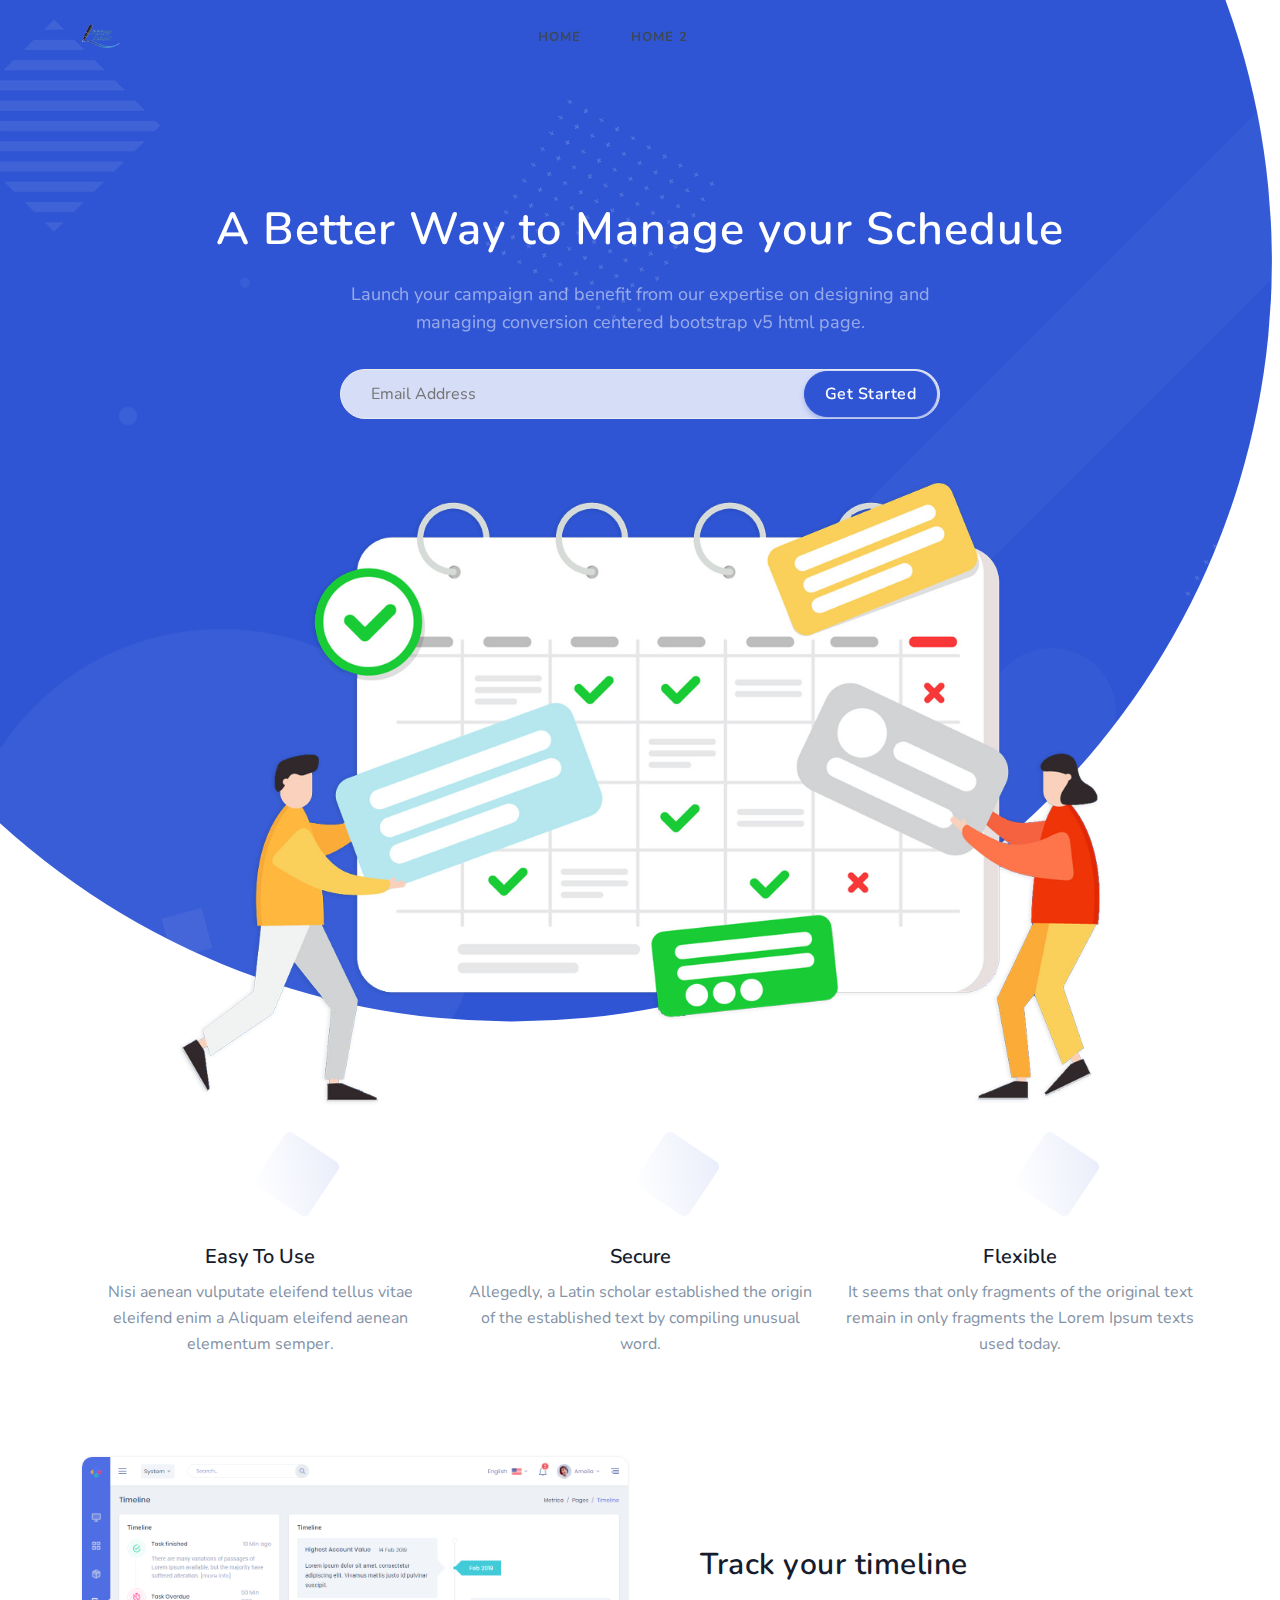
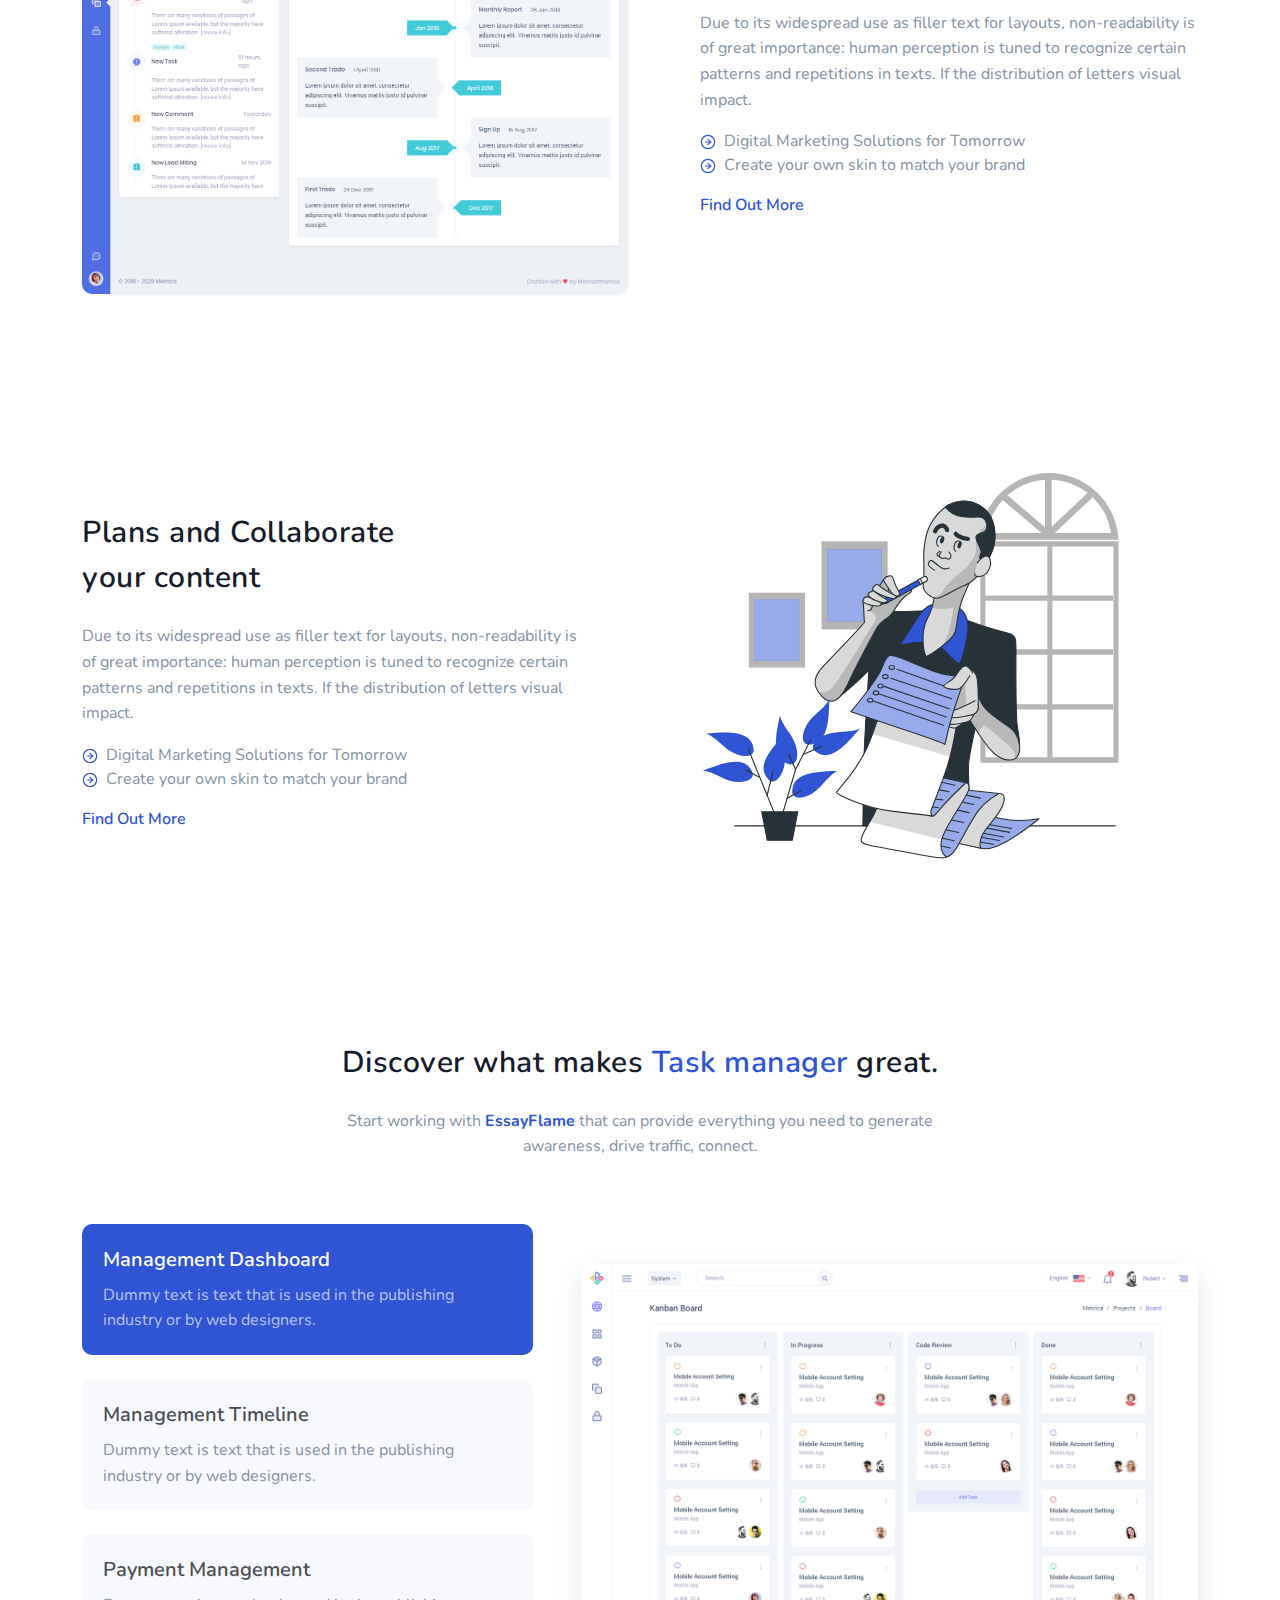
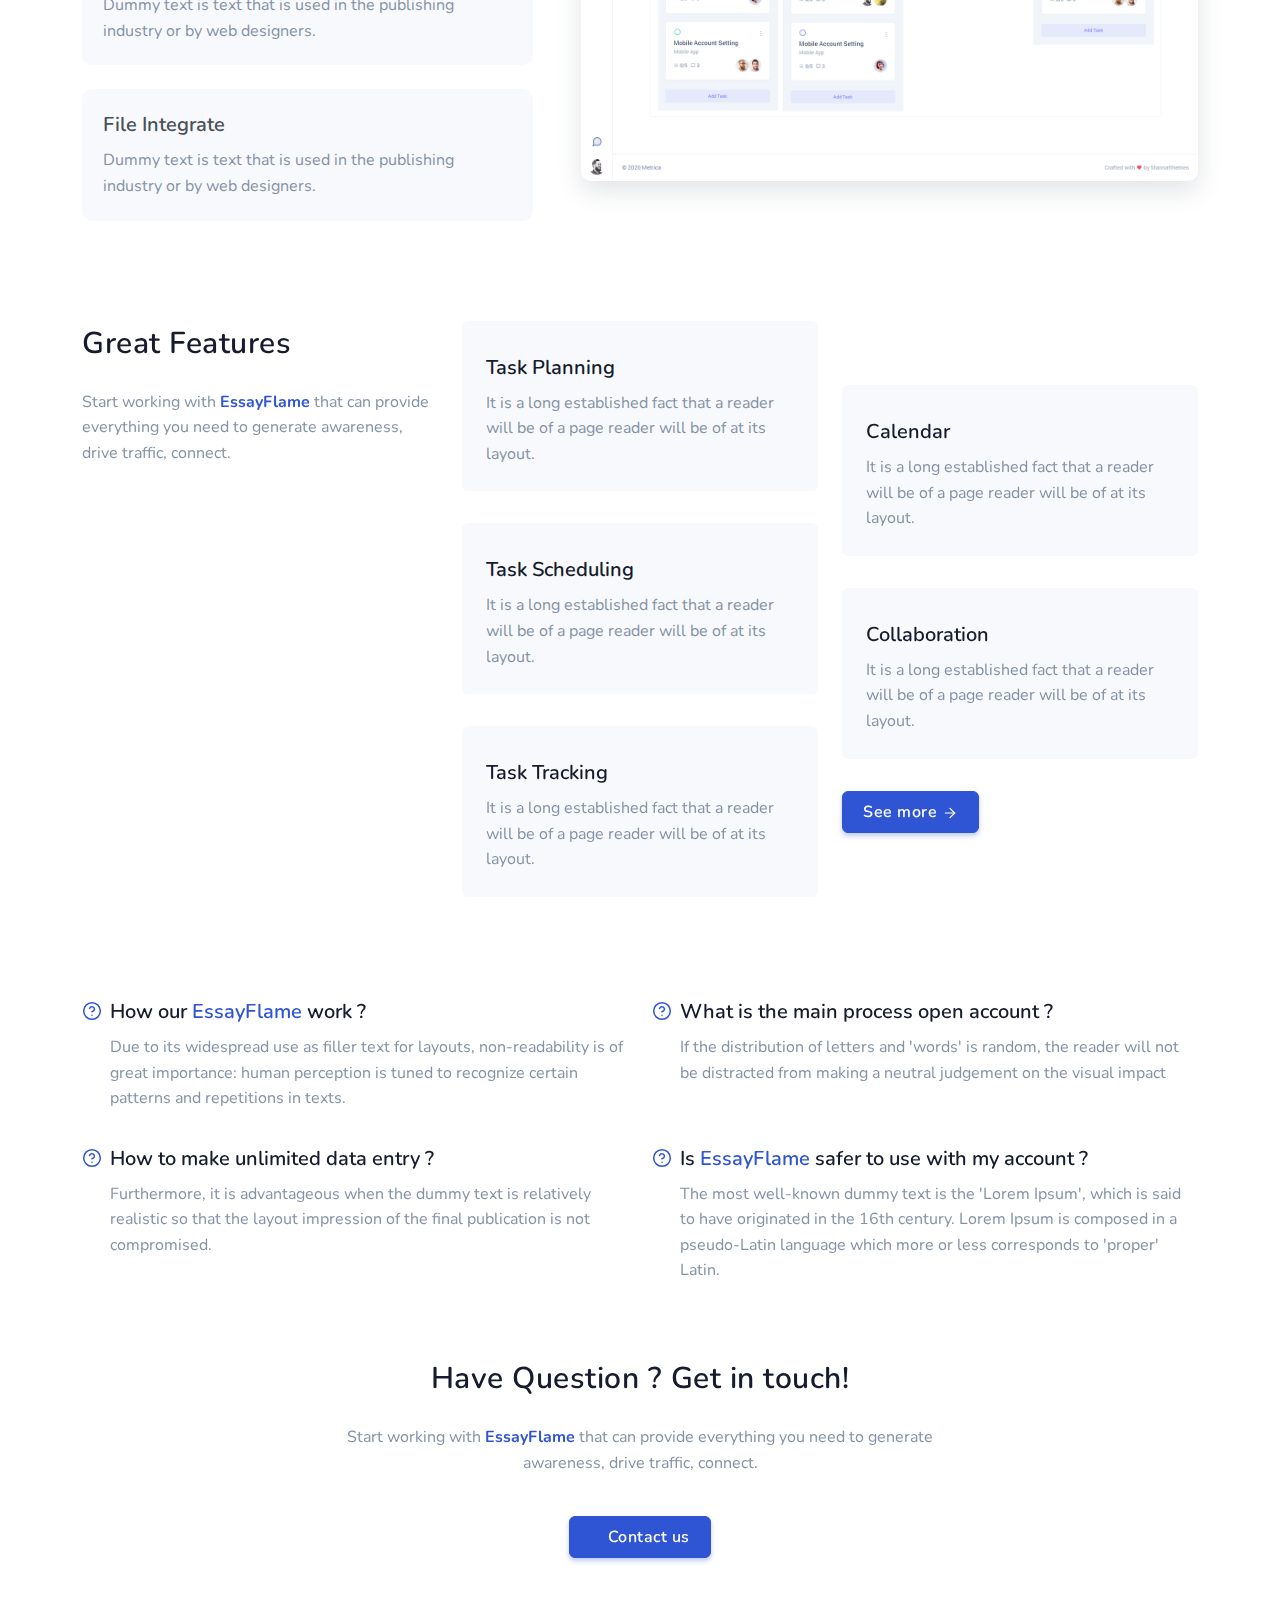
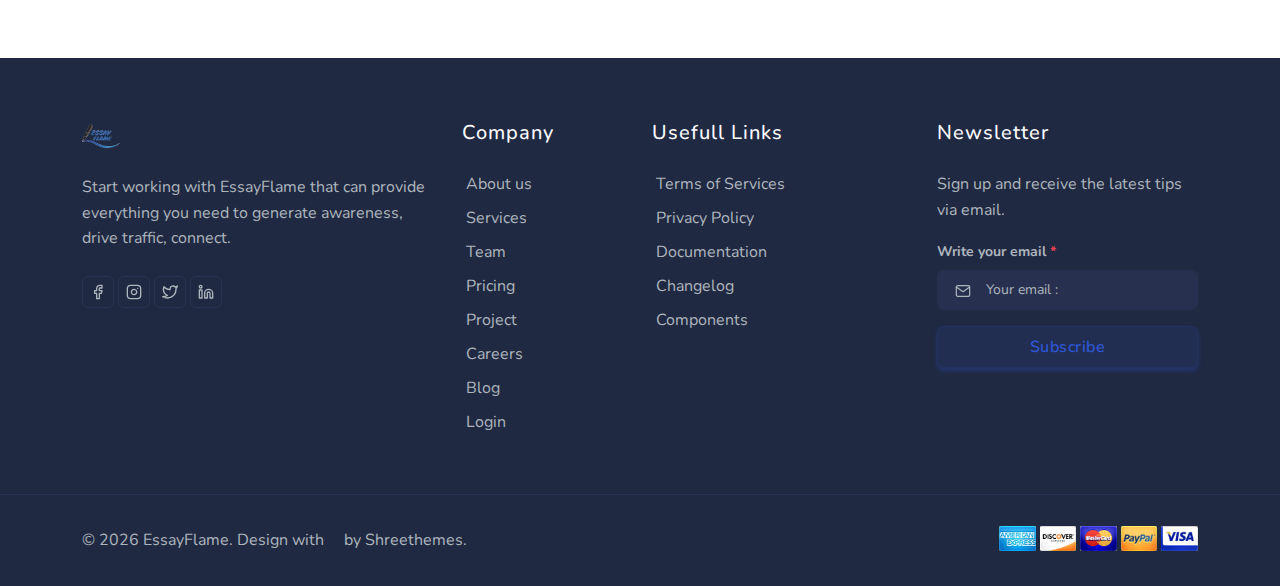
==== index3.html @ ae6a41d9 "ready for demo" ====
<!DOCTYPE html>
<html lang="en">

    <head>
        <meta charset="utf-8" />
        <title>EssayFlame - Saas & Software Landing Page Template</title>
        <meta name="viewport" content="width=device-width, initial-scale=1.0">
        <meta name="description" content="Premium Bootstrap 5 Landing Page Template" />
        <meta name="keywords" content="Saas, Software, multi-uses, HTML, Clean, Modern" />
        <meta name="author" content="Shreethemes" />
        <meta name="email" content="support@shreethemes.in" />
        <meta name="website" content="https://shreethemes.in" />
        <meta name="Version" content="v3.5.0" />
        <!-- favicon -->
        <link rel="shortcut icon" href="images/favicon.ico">
        <!-- Bootstrap -->
        <link href="css/bootstrap.min.css" rel="stylesheet" type="text/css" />
        <!-- Icons -->
        <link href="css/materialdesignicons.min.css" rel="stylesheet" type="text/css" />
        <link rel="stylesheet" href="https://unicons.iconscout.com/release/v3.0.6/css/line.css">
        <!-- Slider -->               
        <link rel="stylesheet" href="css/tiny-slider.css"/> 
        <!-- Main Css -->
        <link href="css/style.css" rel="stylesheet" type="text/css" id="theme-opt" />
        <link href="css/colors/default.css" rel="stylesheet" id="color-opt">
    </head>

    <body>
        <!-- Loader -->
        <!-- <div id="preloader">
            <div id="status">
                <div class="spinner">
                    <div class="double-bounce1"></div>
                    <div class="double-bounce2"></div>
                </div>
            </div>
        </div> -->
        <!-- Loader -->
        
           <!-- Navbar STart -->
           <header id="topnav" class="defaultscroll sticky">
            <div class="container">
                <!-- Logo container-->
                <a class="logo" href="index.html">
                    <span class="logo-light-mode">
                        <img src="images/logo-dark.png" class="l-dark" height="24" alt="">
                        <img src="images/logo-light.png" class="l-light" height="24" alt="">
                    </span>
                    <img src="images/logo-light.png" height="24" class="logo-dark-mode" alt="">
                </a>

                <!-- End Logo container-->
                <div class="menu-extras">
                    <div class="menu-item">
                        <!-- Mobile menu toggle-->
                        <a class="navbar-toggle" id="isToggle" onclick="toggleMenu()">
                            <div class="lines">
                                <span></span>
                                <span></span>
                                <span></span>
                            </div>
                        </a>
                        <!-- End mobile menu toggle-->
                    </div>
                </div>

              
        
                <div id="navigation">
                    <!-- Navigation Menu-->   
                    <ul class="navigation-menu nav-dark">
                        <li><a href="index.html" class="sub-menu-item">Home</a></li>
                        <li><a href="index2.html" class="sub-menu-item">Home 2</a></li>
                        <li><a href="index3.html" class="sub-menu-item">Home 3</a></li>
                       
                    </ul><!--end navigation menu-->
                </div><!--end navigation-->
            </div><!--end container-->
        </header><!--end header-->
        <!-- Navbar End -->

        <!-- Start Home -->
        <section class="bg-home d-flex align-items-center bg-animation-left task-management-home" style="height: auto;" id="home">
            <div class="container position-relative" style="z-index: 1;">
                <div class="row justify-content-center">
                    <div class="col-lg-12 text-center mt-0 mt-md-5 pt-0 pt-md-5">
                        <div class="title-heading margin-top-100">
                            <h1 class="heading text-white title-dark mb-3">A Better Way to Manage your Schedule</h1>
                            <p class="para-desc mx-auto text-white-50">Launch your campaign and benefit from our expertise on designing and managing conversion centered bootstrap v5 html page.</p>
                        </div>
                        <div class="text-center subcribe-form mt-4 pt-2">
                            <form>
                                <div class="mb-0">
                                    <input type="email" id="email" name="email" class="border rounded-pill" required placeholder="Email Address">
                                    <button type="submit" class="btn btn-pills btn-primary">Get Started</button>
                                </div>
                            </form>
                        </div>

                        <div class="row justify-content-center">
                            <div class="col-lg-10 text-center">
                                <div class="home-dashboard">
                                    <img src="images/task/laptop.png" alt="" class="img-fluid">
                                </div>
                            </div>
                        </div>
                    </div><!--end col-->
                </div><!--end row-->
            </div><!--end container-->
        </section><!--end section-->
        <!-- End Home -->

        <!-- Features Start -->
        <section class="section mt-0 mt-md-5">
            <div class="container">
                <div class="row">
                    <div class="col-md-4 col-12">
                        <div class="features text-center">
                            <div class="image position-relative d-inline-block">
                                <i class="uil uil-airplay h1 text-primary"></i>
                            </div>

                            <div class="content mt-4">
                                <h5>Easy To Use</h5>
                                <p class="text-muted mb-0">Nisi aenean vulputate eleifend tellus vitae eleifend enim a Aliquam eleifend aenean elementum semper.</p>
                            </div>
                        </div>
                    </div><!--end col-->
                    
                    <div class="col-md-4 col-12 mt-5 mt-sm-0">
                        <div class="features text-center">
                            <div class="image position-relative d-inline-block">
                                <i class="uil uil-envelope-shield h1 text-primary"></i>
                            </div>

                            <div class="content mt-4">
                                <h5>Secure</h5>
                                <p class="text-muted mb-0">Allegedly, a Latin scholar established the origin of the established text by compiling unusual word.</p>
                            </div>
                        </div>
                    </div><!--end col-->
                    
                    <div class="col-md-4 col-12 mt-5 mt-sm-0">
                        <div class="features text-center">
                            <div class="image position-relative d-inline-block">
                                <i class="uil uil-edit-alt h1 text-primary"></i>
                            </div>

                            <div class="content mt-4">
                                <h5>Flexible</h5>
                                <p class="text-muted mb-0">It seems that only fragments of the original text remain in only fragments the Lorem Ipsum texts used today.</p>
                            </div>
                        </div>
                    </div><!--end col-->
                </div><!--end row-->
            </div><!--end container-->

            <div class="container mt-100 mt-60">
                <div class="row align-items-center">
                    <div class="col-lg-6 col-md-6">
                        <img src="images/task/timeline.png" class="img-fluid shadow rounded-md" alt="">
                    </div><!--end col-->

                    <div class="col-lg-6 col-md-6 mt-4 mt-sm-0 pt-2 pt-sm-0">
                        <div class="section-title ms-lg-5">
                            <h1 class="text-primary"><i class="uil uil-schedule"></i></h1>
                            <h4 class="title mb-4">Track your timeline</h4>
                            <p class="text-muted">Due to its widespread use as filler text for layouts, non-readability is of great importance: human perception is tuned to recognize certain patterns and repetitions in texts. If the distribution of letters visual impact.</p>
                            <ul class="list-unstyled text-muted">
                                <li><i data-feather="arrow-right-circle" class="fea icon-sm text-primary me-2"></i>Digital Marketing Solutions for Tomorrow</li>
                                <li><i data-feather="arrow-right-circle" class="fea icon-sm text-primary me-2"></i>Create your own skin to match your brand</li>
                            </ul>
                            <a href="javascript:void(0)" class="mt-3 h6 text-primary">Find Out More <i class="uil uil-angle-right-b"></i></a>
                        </div>
                    </div><!--end col-->
                </div><!--end row-->
            </div><!--end container-->

            <div class="container mt-100 mt-60">
                <div class="row align-items-center">
                    <div class="col-lg-6 col-md-6 order-1 order-md-2">
                        <img src="images/task/task.svg" class="img-fluid" alt="">
                    </div><!--end col-->

                    <div class="col-lg-6 col-md-6 mt-4 mt-sm-0 pt-2 pt-sm-0 order-2 order-md-1">
                        <div class="section-title me-lg-5">
                            <h1 class="text-primary"><i class="uil uil-list-ui-alt"></i></h1>
                            <h4 class="title mb-4">Plans and Collaborate <br> your content</h4>
                            <p class="text-muted">Due to its widespread use as filler text for layouts, non-readability is of great importance: human perception is tuned to recognize certain patterns and repetitions in texts. If the distribution of letters visual impact.</p>
                            <ul class="list-unstyled text-muted">
                                <li><i data-feather="arrow-right-circle" class="fea icon-sm text-primary me-2"></i>Digital Marketing Solutions for Tomorrow</li>
                                <li><i data-feather="arrow-right-circle" class="fea icon-sm text-primary me-2"></i>Create your own skin to match your brand</li>
                            </ul>
                            <a href="javascript:void(0)" class="mt-3 h6 text-primary">Find Out More <i class="uil uil-angle-right-b"></i></a>
                        </div>
                    </div><!--end col-->
                </div><!--end row-->
            </div><!--end container-->

            <div class="container mt-100 mt-60">
                <div class="row justify-content-center">
                    <div class="col-12">
                        <div class="section-title text-center mb-4 pb-2">
                            <h4 class="title mb-4">Discover what makes <span class="text-primary">Task manager</span> great.</h4>
                            <p class="text-muted para-desc mb-0 mx-auto">Start working with <span class="text-primary fw-bold">EssayFlame</span> that can provide everything you need to generate awareness, drive traffic, connect.</p>
                        </div>
                    </div><!--end col-->
                </div><!--end row-->

                <div class="row align-items-center">
                    <div class="col-md-5 mt-4 pt-2">
                        <ul class="nav nav-pills bg-white nav-justified flex-column mb-0" id="pills-tab" role="tablist">
                            <li class="nav-item bg-light rounded-md">
                                <a class="nav-link rounded-md active" id="dashboard" data-bs-toggle="pill" href="#dash-board" role="tab" aria-controls="dash-board" aria-selected="false">
                                    <div class="p-3 text-start">
                                        <h5 class="title">Management Dashboard</h5>
                                        <p class="text-muted tab-para mb-0">Dummy text is text that is used in the publishing industry or by web designers.</p>
                                    </div>
                                </a><!--end nav link-->
                            </li><!--end nav item-->
                            
                            <li class="nav-item bg-light rounded-md mt-4">
                                <a class="nav-link rounded-md" id="timeline" data-bs-toggle="pill" href="#time-line" role="tab" aria-controls="time-line" aria-selected="false">
                                    <div class="p-3 text-start">
                                        <h5 class="title">Management Timeline</h5>
                                        <p class="text-muted tab-para mb-0">Dummy text is text that is used in the publishing industry or by web designers.</p>
                                    </div>
                                </a><!--end nav link-->
                            </li><!--end nav item-->
                            
                            <li class="nav-item bg-light rounded-md mt-4">
                                <a class="nav-link rounded-md" id="paymentmanagement" data-bs-toggle="pill" href="#payment-management" role="tab" aria-controls="payment-management" aria-selected="false">
                                    <div class="p-3 text-start">
                                        <h5 class="title">Payment Management</h5>
                                        <p class="text-muted tab-para mb-0">Dummy text is text that is used in the publishing industry or by web designers.</p>
                                    </div>
                                </a><!--end nav link-->
                            </li><!--end nav item-->
                            
                            <li class="nav-item bg-light rounded-md mt-4">
                                <a class="nav-link rounded-md" id="fileintegrate" data-bs-toggle="pill" href="#file-integrate" role="tab" aria-controls="file-integrate" aria-selected="false">
                                    <div class="p-3 text-start">
                                        <h5 class="title">File Integrate</h5>
                                        <p class="text-muted tab-para mb-0">Dummy text is text that is used in the publishing industry or by web designers.</p>
                                    </div>
                                </a><!--end nav link-->
                            </li><!--end nav item-->
                        </ul><!--end nav pills-->
                    </div><!--end col-->

                    <div class="col-md-7 col-12 mt-4 pt-2">
                        <div class="tab-content ms-lg-4" id="pills-tabContent">
                            <div class="tab-pane fade show active" id="dash-board" role="tabpanel" aria-labelledby="dashboard">
                                <img src="images/task/apps.png" class="img-fluid mx-auto rounded-md shadow-lg d-block" alt="">
                            </div><!--end teb pane-->
                            
                            <div class="tab-pane fade" id="time-line" role="tabpanel" aria-labelledby="timeline">
                                <img src="images/task/widgets2.png" class="img-fluid mx-auto rounded-md shadow-lg d-block" alt="">
                            </div><!--end teb pane-->

                            <div class="tab-pane fade" id="payment-management" role="tabpanel" aria-labelledby="paymentmanagement">
                                <img src="images/task/task.png" class="img-fluid mx-auto rounded-md shadow-lg d-block" alt="">
                            </div><!--end teb pane-->

                            <div class="tab-pane fade" id="file-integrate" role="tabpanel" aria-labelledby="fileintegrate">
                                <img src="images/task/file.png" class="img-fluid mx-auto rounded-md shadow-lg d-block" alt="">
                            </div><!--end teb pane-->
                        </div><!--end tab content-->
                    </div><!--end col-->
                </div><!--end row-->
            </div><!--end container-->

            <div class="container mt-100 mt-60">
                <div class="row justify-content-center">
                    <div class="col-lg-4 col-12">
                        <div class="sticky-bar">
                            <div class="section-title text-lg-start text-center mb-4 mb-lg-0 pb-2 pb-lg-0">
                                <h4 class="title mb-4">Great Features</h4>
                                <p class="text-muted para-desc mb-0 mx-auto">Start working with <span class="text-primary fw-bold">EssayFlame</span> that can provide everything you need to generate awareness, drive traffic, connect.</p>
                            </div>
                        </div>
                    </div><!--end col-->

                    <div class="col-lg-8 col-12">
                        <div class="row align-items-center">
                            <div class="col-md-6">
                                <div class="row">
                                    <div class="col-12 mt-4 mt-lg-0 pt-2 pt-lg-0">
                                        <div class="card features fea-primary rounded p-4 bg-light position-relative overflow-hidden border-0">
                                            <span class="h1 icon2 text-primary">
                                                <i class="uil uil-meeting-board"></i>
                                            </span>
                                            <div class="card-body p-0 content">
                                                <h5>Task Planning</h5>
                                                <p class="para text-muted mb-0">It is a long established fact that a reader will be of a page reader will be of at its layout.</p>
                                            </div>
                                        </div>
                                    </div><!--end col-->

                                    <div class="col-12 mt-4 pt-2">
                                        <div class="card features fea-primary rounded p-4 bg-light position-relative overflow-hidden border-0">
                                            <span class="h1 icon2 text-primary">
                                                <i class="uil uil-schedule"></i>
                                            </span>
                                            <div class="card-body p-0 content">
                                                <h5>Task Scheduling</h5>
                                                <p class="para text-muted mb-0">It is a long established fact that a reader will be of a page reader will be of at its layout.</p>
                                            </div>
                                        </div>
                                    </div><!--end col-->

                                    <div class="col-12 mt-4 pt-2">
                                        <div class="card features fea-primary rounded p-4 bg-light position-relative overflow-hidden border-0">
                                            <span class="h1 icon2 text-primary">
                                                <i class="uil uil-clock"></i>
                                            </span>
                                            <div class="card-body p-0 content">
                                                <h5>Task Tracking</h5>
                                                <p class="para text-muted mb-0">It is a long established fact that a reader will be of a page reader will be of at its layout.</p>
                                            </div>
                                        </div>
                                    </div><!--end col-->
                                </div><!--end row-->
                            </div><!--end col-->

                            <div class="col-md-6">
                                <div class="row">
                                    <div class="col-12 mt-4 mt-sm-0 pt-2 pt-sm-0">
                                        <div class="card features fea-primary rounded p-4 bg-light position-relative overflow-hidden border-0">
                                            <span class="h1 icon2 text-primary">
                                                <i class="uil uil-calender"></i>
                                            </span>
                                            <div class="card-body p-0 content">
                                                <h5>Calendar</h5>
                                                <p class="para text-muted mb-0">It is a long established fact that a reader will be of a page reader will be of at its layout.</p>
                                            </div>
                                        </div>
                                    </div><!--end col-->

                                    <div class="col-12 mt-4 pt-2">
                                        <div class="card features fea-primary rounded p-4 bg-light position-relative overflow-hidden border-0">
                                            <span class="h1 icon2 text-primary">
                                                <i class="uil uil-presentation-plus"></i>
                                            </span>
                                            <div class="card-body p-0 content">
                                                <h5>Collaboration</h5>
                                                <p class="para text-muted mb-0">It is a long established fact that a reader will be of a page reader will be of at its layout.</p>
                                            </div>
                                        </div>
                                    </div><!--end col-->

                                    <div class="col-12 mt-4 pt-2 text-center text-md-start">
                                        <a href="javascript:void(0)" class="btn btn-primary">See more <i data-feather="arrow-right" class="fea icon-sm"></i></a>
                                    </div><!--end col-->
                                </div><!--end row-->
                            </div><!--end col-->
                        </div><!--end row-->
                    </div><!--end col-->
                </div><!--end row-->
            </div><!--end container-->

            <div class="container mt-100 mt-60">
                <div class="row">
                    <div class="col-md-6 col-12">
                        <div class="d-flex">
                            <i data-feather="help-circle" class="fea icon-ex-md text-primary me-2 mt-1"></i>
                            <div class="flex-1">
                                <h5 class="mt-0">How our <span class="text-primary">EssayFlame</span> work ?</h5>
                                <p class="answer text-muted mb-0">Due to its widespread use as filler text for layouts, non-readability is of great importance: human perception is tuned to recognize certain patterns and repetitions in texts.</p>
                            </div>
                        </div>
                    </div><!--end col-->
                    
                    <div class="col-md-6 col-12 mt-4 mt-sm-0 pt-2 pt-sm-0">
                        <div class="d-flex">
                            <i data-feather="help-circle" class="fea icon-ex-md text-primary me-2 mt-1"></i>
                            <div class="flex-1">
                                <h5 class="mt-0"> What is the main process open account ?</h5>
                                <p class="answer text-muted mb-0">If the distribution of letters and 'words' is random, the reader will not be distracted from making a neutral judgement on the visual impact</p>
                            </div>
                        </div>
                    </div><!--end col-->
                    
                    <div class="col-md-6 col-12 mt-4 pt-2">
                        <div class="d-flex">
                            <i data-feather="help-circle" class="fea icon-ex-md text-primary me-2 mt-1"></i>
                            <div class="flex-1">
                                <h5 class="mt-0"> How to make unlimited data entry ?</h5>
                                <p class="answer text-muted mb-0">Furthermore, it is advantageous when the dummy text is relatively realistic so that the layout impression of the final publication is not compromised.</p>
                            </div>
                        </div>
                    </div><!--end col-->
                    
                    <div class="col-md-6 col-12 mt-4 pt-2">
                        <div class="d-flex">
                            <i data-feather="help-circle" class="fea icon-ex-md text-primary me-2 mt-1"></i>
                            <div class="flex-1">
                                <h5 class="mt-0"> Is <span class="text-primary">EssayFlame</span> safer to use with my account ?</h5>
                                <p class="answer text-muted mb-0">The most well-known dummy text is the 'Lorem Ipsum', which is said to have originated in the 16th century. Lorem Ipsum is composed in a pseudo-Latin language which more or less corresponds to 'proper' Latin.</p>
                            </div>
                        </div>
                    </div><!--end col-->
                </div><!--end row-->

                <div class="row mt-5 pt-4 justify-content-center">
                    <div class="col-12 text-center">
                        <div class="section-title">
                            <h4 class="title mb-4">Have Question ? Get in touch!</h4>
                            <p class="text-muted para-desc mx-auto">Start working with <span class="text-primary fw-bold">EssayFlame</span> that can provide everything you need to generate awareness, drive traffic, connect.</p>
                            <a href="page-contact-two.html" class="btn btn-primary mt-4"><i class="mdi mdi-phone"></i> Contact us</a>
                        </div>
                    </div><!--end col-->
                </div><!--end row-->
            </div><!--end container-->
        </section><!--end section-->
        <!-- Features End -->

        <!-- Footer Start -->
        <footer class="footer">    
            <div class="container">
                <div class="row">
                    <div class="col-12">
                        <div class="footer-py-60">
                            <div class="row">
                                <div class="col-lg-4 col-12 mb-0 mb-md-4 pb-0 pb-md-2">
                                    <a href="#" class="logo-footer">
                                        <img src="images/logo-light.png" height="24" alt="">
                                    </a>
                                    <p class="mt-4">Start working with EssayFlame that can provide everything you need to generate awareness, drive traffic, connect.</p>
                                    <ul class="list-unstyled social-icon foot-social-icon mb-0 mt-4">
                                        <li class="list-inline-item"><a href="javascript:void(0)" class="rounded"><i data-feather="facebook" class="fea icon-sm fea-social"></i></a></li>
                                        <li class="list-inline-item"><a href="javascript:void(0)" class="rounded"><i data-feather="instagram" class="fea icon-sm fea-social"></i></a></li>
                                        <li class="list-inline-item"><a href="javascript:void(0)" class="rounded"><i data-feather="twitter" class="fea icon-sm fea-social"></i></a></li>
                                        <li class="list-inline-item"><a href="javascript:void(0)" class="rounded"><i data-feather="linkedin" class="fea icon-sm fea-social"></i></a></li>
                                    </ul><!--end icon-->
                                </div><!--end col-->
                                
                                <div class="col-lg-2 col-md-4 col-12 mt-4 mt-sm-0 pt-2 pt-sm-0">
                                    <h5 class="footer-head">Company</h5>
                                    <ul class="list-unstyled footer-list mt-4">
                                        <li><a href="javascript:void(0)" class="text-foot"><i class="uil uil-angle-right-b me-1"></i> About us</a></li>
                                        <li><a href="javascript:void(0)" class="text-foot"><i class="uil uil-angle-right-b me-1"></i> Services</a></li>
                                        <li><a href="javascript:void(0)" class="text-foot"><i class="uil uil-angle-right-b me-1"></i> Team</a></li>
                                        <li><a href="javascript:void(0)" class="text-foot"><i class="uil uil-angle-right-b me-1"></i> Pricing</a></li>
                                        <li><a href="javascript:void(0)" class="text-foot"><i class="uil uil-angle-right-b me-1"></i> Project</a></li>
                                        <li><a href="javascript:void(0)" class="text-foot"><i class="uil uil-angle-right-b me-1"></i> Careers</a></li>
                                        <li><a href="javascript:void(0)" class="text-foot"><i class="uil uil-angle-right-b me-1"></i> Blog</a></li>
                                        <li><a href="javascript:void(0)" class="text-foot"><i class="uil uil-angle-right-b me-1"></i> Login</a></li>
                                    </ul>
                                </div><!--end col-->
                                
                                <div class="col-lg-3 col-md-4 col-12 mt-4 mt-sm-0 pt-2 pt-sm-0">
                                    <h5 class="footer-head">Usefull Links</h5>
                                    <ul class="list-unstyled footer-list mt-4">
                                        <li><a href="javascript:void(0)" class="text-foot"><i class="uil uil-angle-right-b me-1"></i> Terms of Services</a></li>
                                        <li><a href="javascript:void(0)" class="text-foot"><i class="uil uil-angle-right-b me-1"></i> Privacy Policy</a></li>
                                        <li><a href="javascript:void(0)" class="text-foot"><i class="uil uil-angle-right-b me-1"></i> Documentation</a></li>
                                        <li><a href="javascript:void(0)" class="text-foot"><i class="uil uil-angle-right-b me-1"></i> Changelog</a></li>
                                        <li><a href="javascript:void(0)" class="text-foot"><i class="uil uil-angle-right-b me-1"></i> Components</a></li>
                                    </ul>
                                </div><!--end col-->
            
                                <div class="col-lg-3 col-md-4 col-12 mt-4 mt-sm-0 pt-2 pt-sm-0">
                                    <h5 class="footer-head">Newsletter</h5>
                                    <p class="mt-4">Sign up and receive the latest tips via email.</p>
                                    <form>
                                        <div class="row">
                                            <div class="col-lg-12">
                                                <div class="foot-subscribe mb-3">
                                                    <label class="form-label">Write your email <span class="text-danger">*</span></label>
                                                    <div class="form-icon position-relative">
                                                        <i data-feather="mail" class="fea icon-sm icons"></i>
                                                        <input type="email" name="email" id="emailsubscribe" class="form-control ps-5 rounded" placeholder="Your email : " required>
                                                    </div>
                                                </div>
                                            </div>
                                            <div class="col-lg-12">
                                                <div class="d-grid">
                                                    <input type="submit" id="submitsubscribe" name="send" class="btn btn-soft-primary" value="Subscribe">
                                                </div>
                                            </div>
                                        </div>
                                    </form>
                                </div><!--end col-->
                            </div><!--end row-->
                        </div>
                    </div><!--end col-->
                </div><!--end row-->
            </div><!--end container-->

            <div class="footer-py-30 footer-bar">
                <div class="container text-center">
                    <div class="row align-items-center">
                        <div class="col-sm-6">
                            <div class="text-sm-start">
                                <p class="mb-0">© <script>document.write(new Date().getFullYear())</script> EssayFlame. Design with <i class="mdi mdi-heart text-danger"></i> by <a href="https://shreethemes.in/" target="_blank" class="text-reset">Shreethemes</a>.</p>
                            </div>
                        </div><!--end col-->
    
                        <div class="col-sm-6 mt-4 mt-sm-0 pt-2 pt-sm-0">
                            <ul class="list-unstyled text-sm-end mb-0">
                                <li class="list-inline-item"><a href="javascript:void(0)"><img src="images/payments/american-ex.png" class="avatar avatar-ex-sm" title="American Express" alt=""></a></li>
                                <li class="list-inline-item"><a href="javascript:void(0)"><img src="images/payments/discover.png" class="avatar avatar-ex-sm" title="Discover" alt=""></a></li>
                                <li class="list-inline-item"><a href="javascript:void(0)"><img src="images/payments/master-card.png" class="avatar avatar-ex-sm" title="Master Card" alt=""></a></li>
                                <li class="list-inline-item"><a href="javascript:void(0)"><img src="images/payments/paypal.png" class="avatar avatar-ex-sm" title="Paypal" alt=""></a></li>
                                <li class="list-inline-item"><a href="javascript:void(0)"><img src="images/payments/visa.png" class="avatar avatar-ex-sm" title="Visa" alt=""></a></li>
                            </ul>
                        </div><!--end col-->
                    </div><!--end row-->
                </div><!--end container-->
            </div>
        </footer><!--end footer-->
        <!-- Footer End -->

        <!-- Offcanvas Start -->
        <div class="offcanvas offcanvas-end bg-white shadow" tabindex="-1" id="offcanvasRight" aria-labelledby="offcanvasRightLabel">
            <div class="offcanvas-header p-4 border-bottom">
                <h5 id="offcanvasRightLabel" class="mb-0">
                    <img src="images/logo-dark.png" height="24" class="light-version" alt="">
                    <img src="images/logo-light.png" height="24" class="dark-version" alt="">
                </h5>
                <button type="button" class="btn-close d-flex align-items-center text-dark" data-bs-dismiss="offcanvas" aria-label="Close"><i class="uil uil-times fs-4"></i></button>
            </div>
            <div class="offcanvas-body p-4">
                <div class="row">
                    <div class="col-12">
                        <img src="images/contact.svg" class="img-fluid d-block mx-auto" style="max-width: 256px;" alt="">
                        <div class="card border-0 mt-5" style="z-index: 1">
                            <div class="card-body p-0">
                                <form method="post" name="myForm" onsubmit="return validateForm()">
                                    <p id="error-msg" class="mb-0"></p>
                                    <div id="simple-msg"></div>
                                    <div class="row">
                                        <div class="col-md-6">
                                            <div class="mb-3">
                                                <label class="form-label">Your Name <span class="text-danger">*</span></label>
                                                <div class="form-icon position-relative">
                                                    <i data-feather="user" class="fea icon-sm icons"></i>
                                                    <input name="name" id="name" type="text" class="form-control ps-5" placeholder="Name :">
                                                </div>
                                            </div>
                                        </div>
    
                                        <div class="col-md-6">
                                            <div class="mb-3">
                                                <label class="form-label">Your Email <span class="text-danger">*</span></label>
                                                <div class="form-icon position-relative">
                                                    <i data-feather="mail" class="fea icon-sm icons"></i>
                                                    <input name="email" id="email" type="email" class="form-control ps-5" placeholder="Email :">
                                                </div>
                                            </div> 
                                        </div><!--end col-->
    
                                        <div class="col-12">
                                            <div class="mb-3">
                                                <label class="form-label">Subject</label>
                                                <div class="form-icon position-relative">
                                                    <i data-feather="book" class="fea icon-sm icons"></i>
                                                    <input name="subject" id="subject" class="form-control ps-5" placeholder="subject :">
                                                </div>
                                            </div>
                                        </div><!--end col-->
    
                                        <div class="col-12">
                                            <div class="mb-3">
                                                <label class="form-label">Comments <span class="text-danger">*</span></label>
                                                <div class="form-icon position-relative">
                                                    <i data-feather="message-circle" class="fea icon-sm icons clearfix"></i>
                                                    <textarea name="comments" id="comments" rows="4" class="form-control ps-5" placeholder="Message :"></textarea>
                                                </div>
                                            </div>
                                        </div>
                                    </div>
                                    <div class="row">
                                        <div class="col-12">
                                            <div class="d-grid">
                                                <button type="submit" id="submit" name="send" class="btn btn-primary">Send Message</button>
                                            </div>
                                        </div><!--end col-->
                                    </div><!--end row-->
                                </form>
                            </div>
                        </div>
                    </div><!--end col-->
                </div><!--end row-->
            </div>

            <div class="offcanvas-footer p-4 border-top text-center">
                <ul class="list-unstyled social-icon social mb-0">
                    <li class="list-inline-item mb-0"><a href="https://1.envato.market/4n73n" target="_blank" class="rounded"><i class="uil uil-shopping-cart align-middle" title="Buy Now"></i></a></li>
                    <li class="list-inline-item mb-0"><a href="https://dribbble.com/shreethemes" target="_blank" class="rounded"><i class="uil uil-dribbble align-middle" title="dribbble"></i></a></li>
                    <li class="list-inline-item mb-0"><a href="https://www.facebook.com/shreethemes" target="_blank" class="rounded"><i class="uil uil-facebook-f align-middle" title="facebook"></i></a></li>
                    <li class="list-inline-item mb-0"><a href="https://www.instagram.com/shreethemes/" target="_blank" class="rounded"><i class="uil uil-instagram align-middle" title="instagram"></i></a></li>
                    <li class="list-inline-item mb-0"><a href="https://twitter.com/shreethemes" target="_blank" class="rounded"><i class="uil uil-twitter align-middle" title="twitter"></i></a></li>
                    <li class="list-inline-item mb-0"><a href="mailto:support@shreethemes.in" class="rounded"><i class="uil uil-envelope align-middle" title="email"></i></a></li>
                    <li class="list-inline-item mb-0"><a href="https://shreethemes.in" target="_blank" class="rounded"><i class="uil uil-globe align-middle" title="website"></i></a></li>
                </ul><!--end icon-->
            </div>
        </div>
        <!-- Offcanvas End -->

        <!-- Back to top -->
        <a href="#" onclick="topFunction()" id="back-to-top" class="back-to-top fs-5"><i data-feather="arrow-up" class="fea icon-sm icons align-middle"></i></a>
        <!-- Back to top -->

        <!-- javascript -->
        <script src="js/bootstrap.bundle.min.js"></script>
        <!-- SLIDER -->
        <script src="js/tiny-slider.js "></script>
        <!-- Icons -->
        <script src="js/feather.min.js"></script>
        <!-- Main Js -->
        <script src="js/plugins.init.js"></script><!--Note: All init js like tiny slider, counter, countdown, maintenance, lightbox, gallery, swiper slider, aos animation etc.-->
        <script src="js/app.js"></script><!--Note: All important javascript like page loader, menu, sticky menu, menu-toggler, one page menu etc. -->
    </body>
</html>
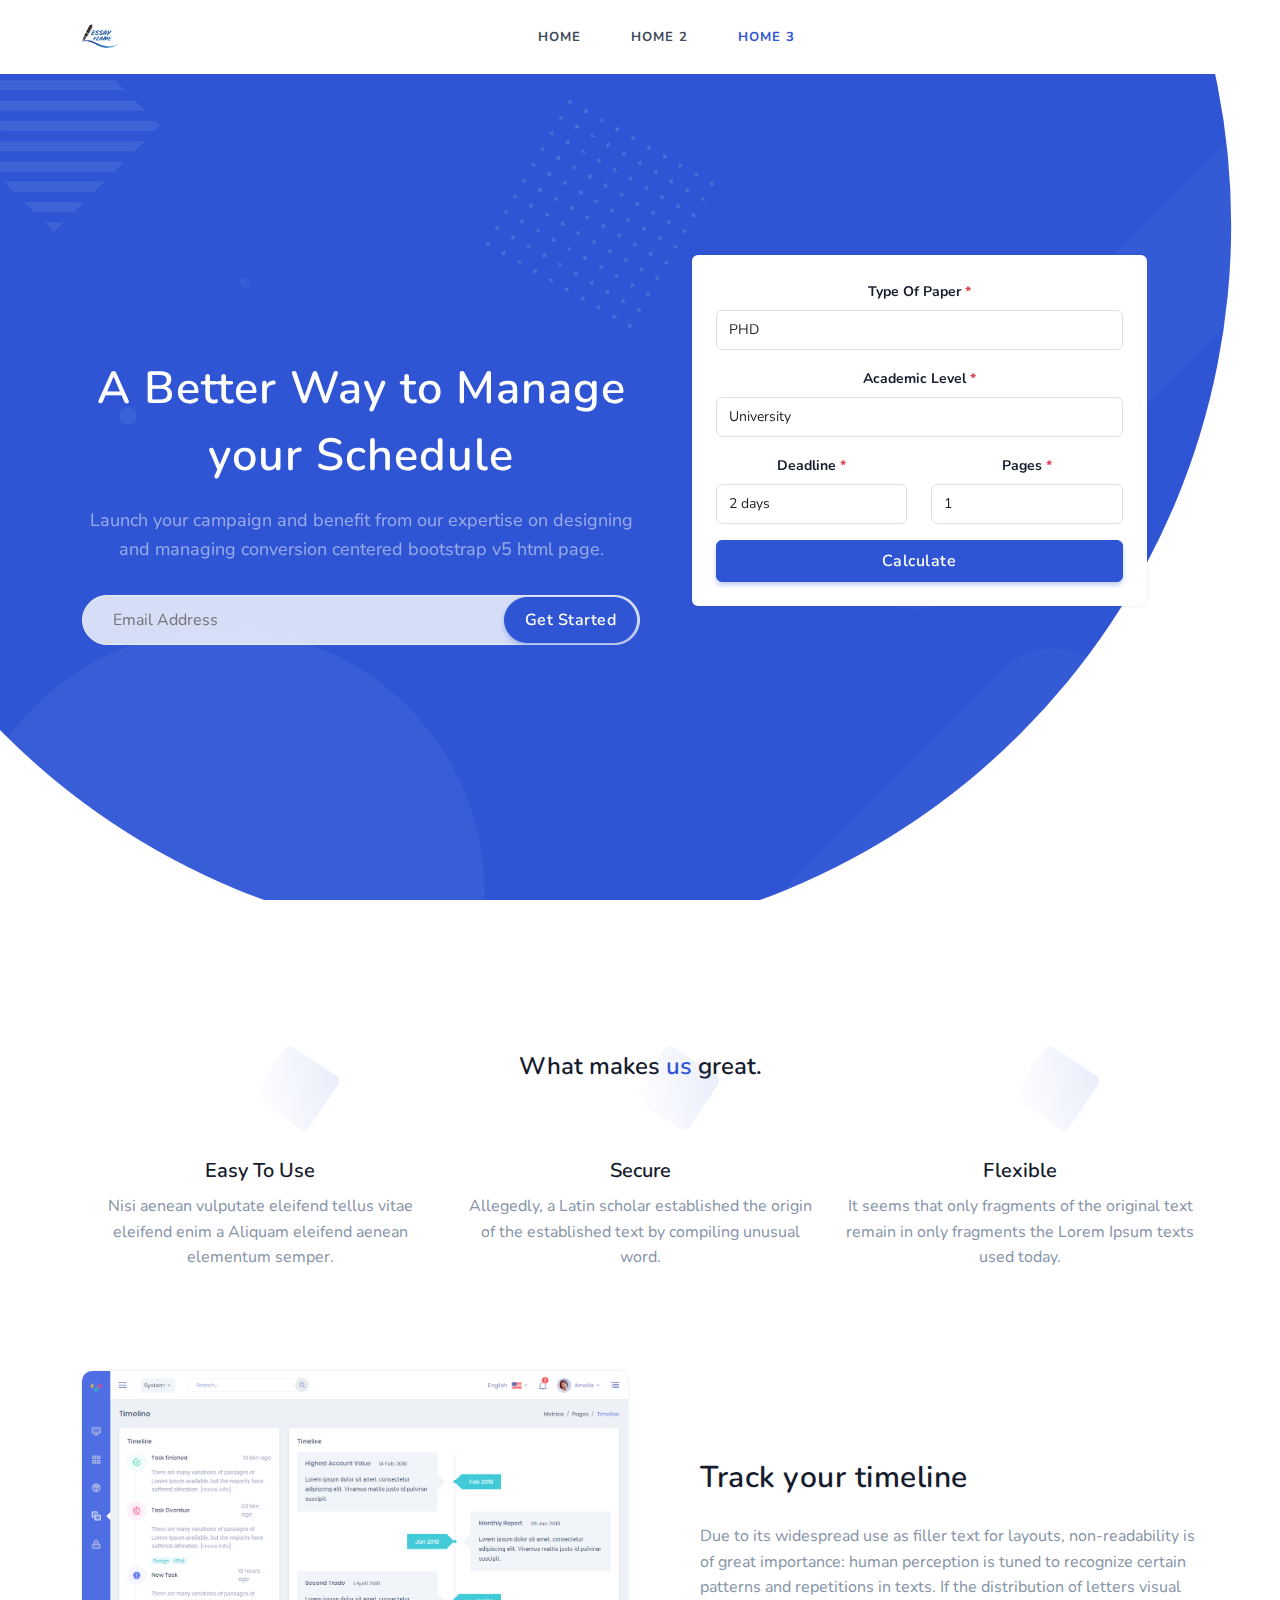
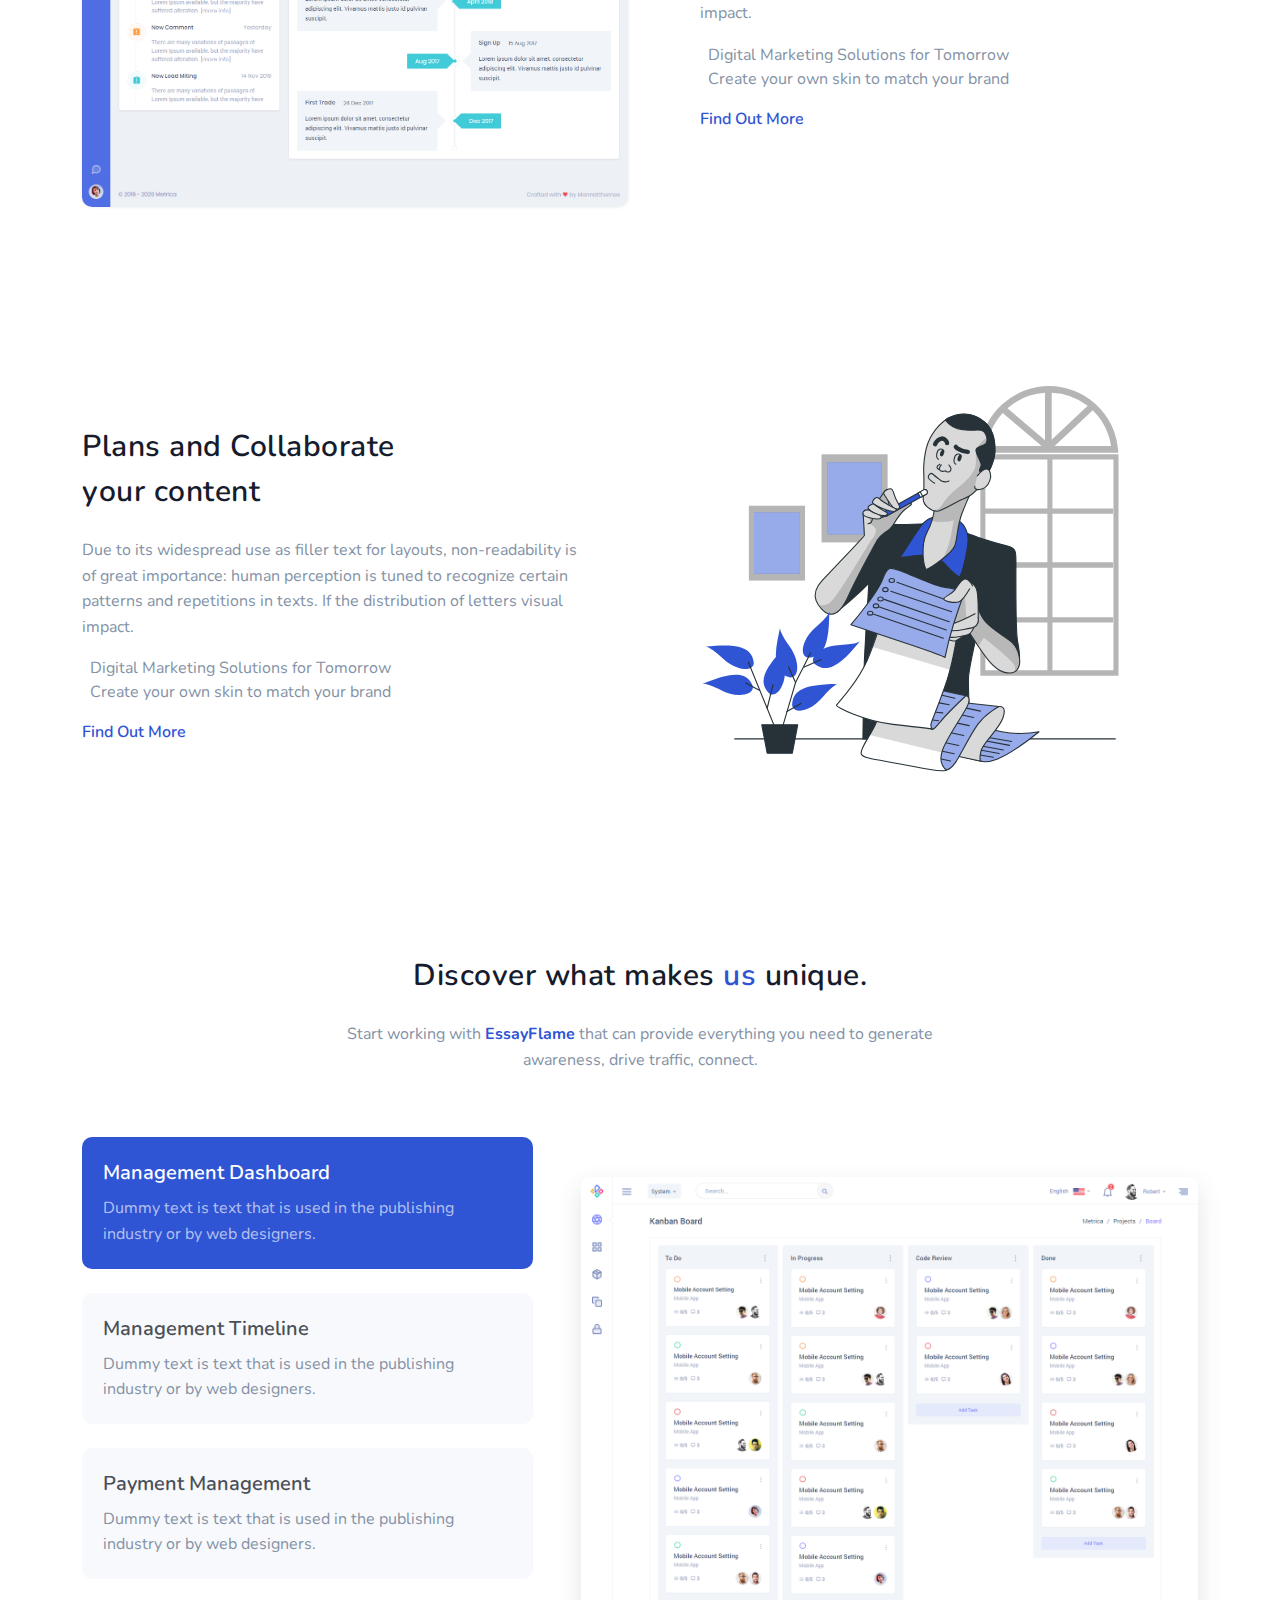
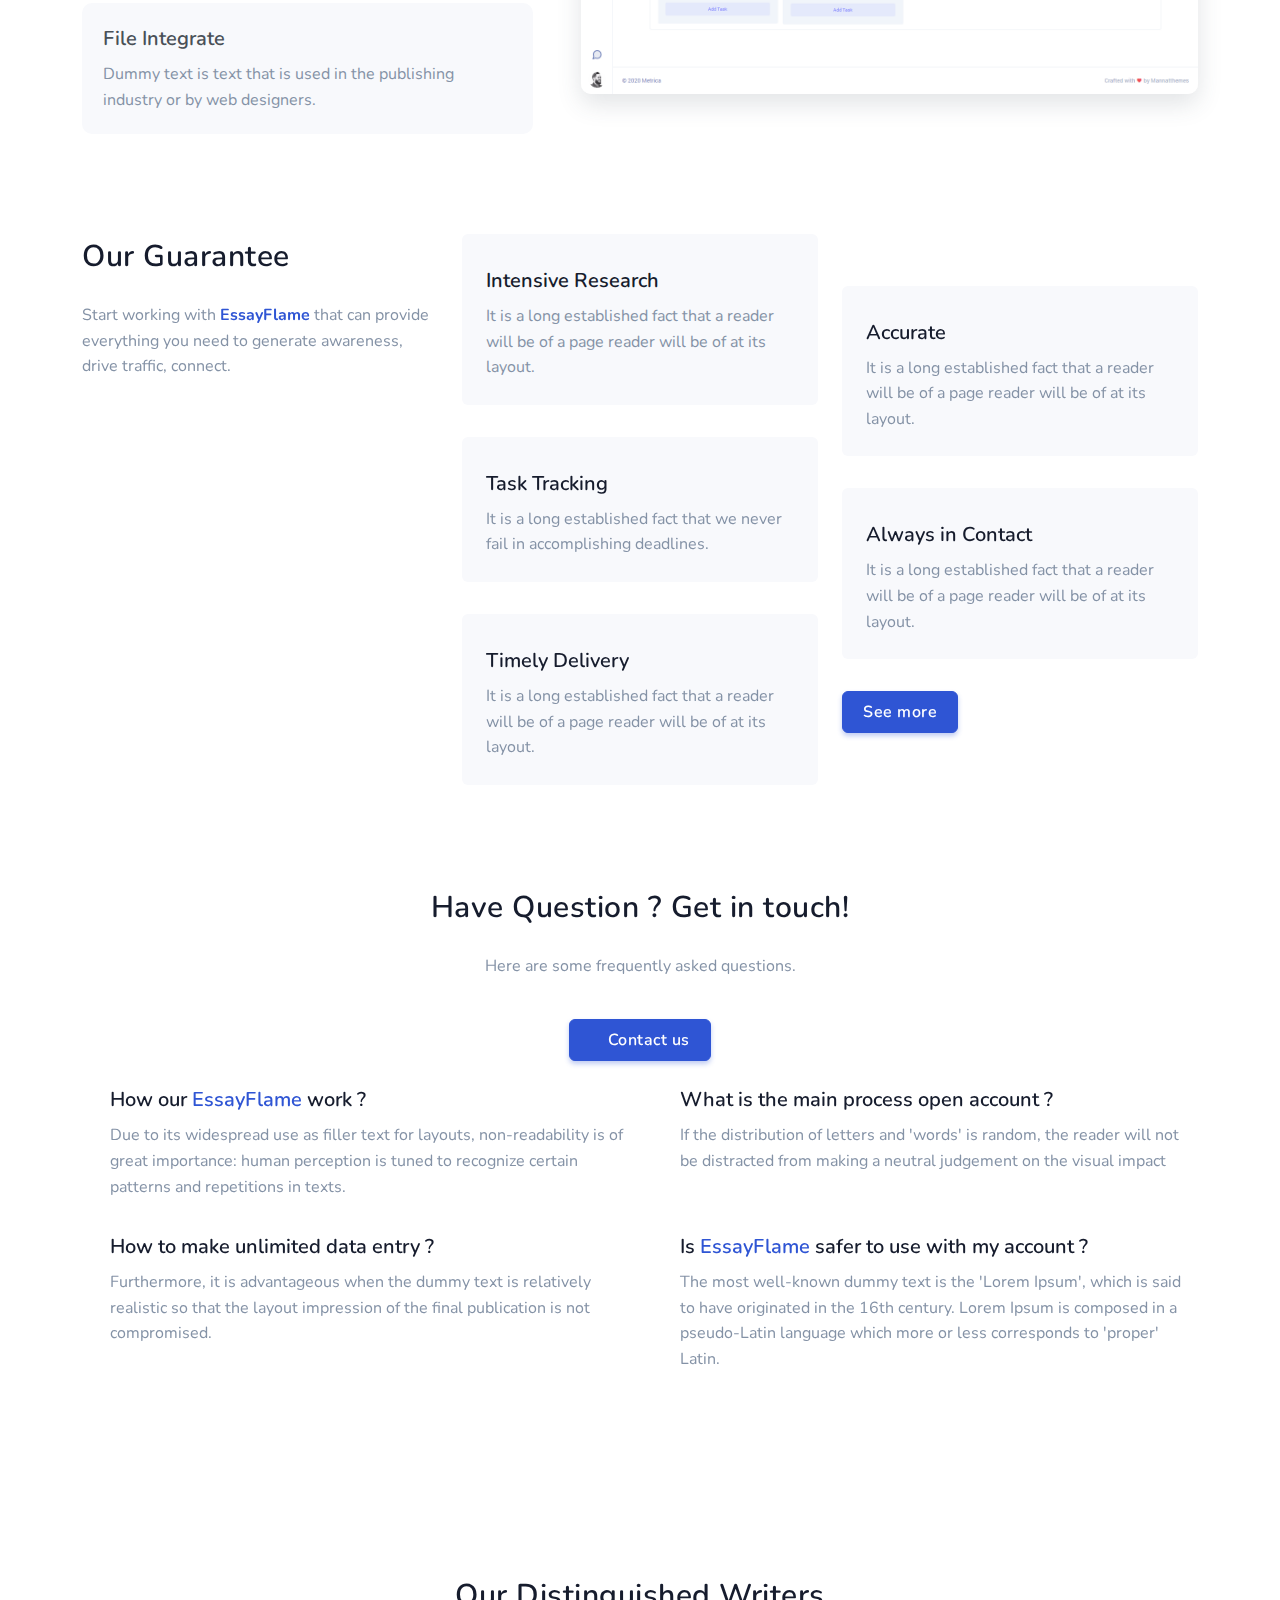
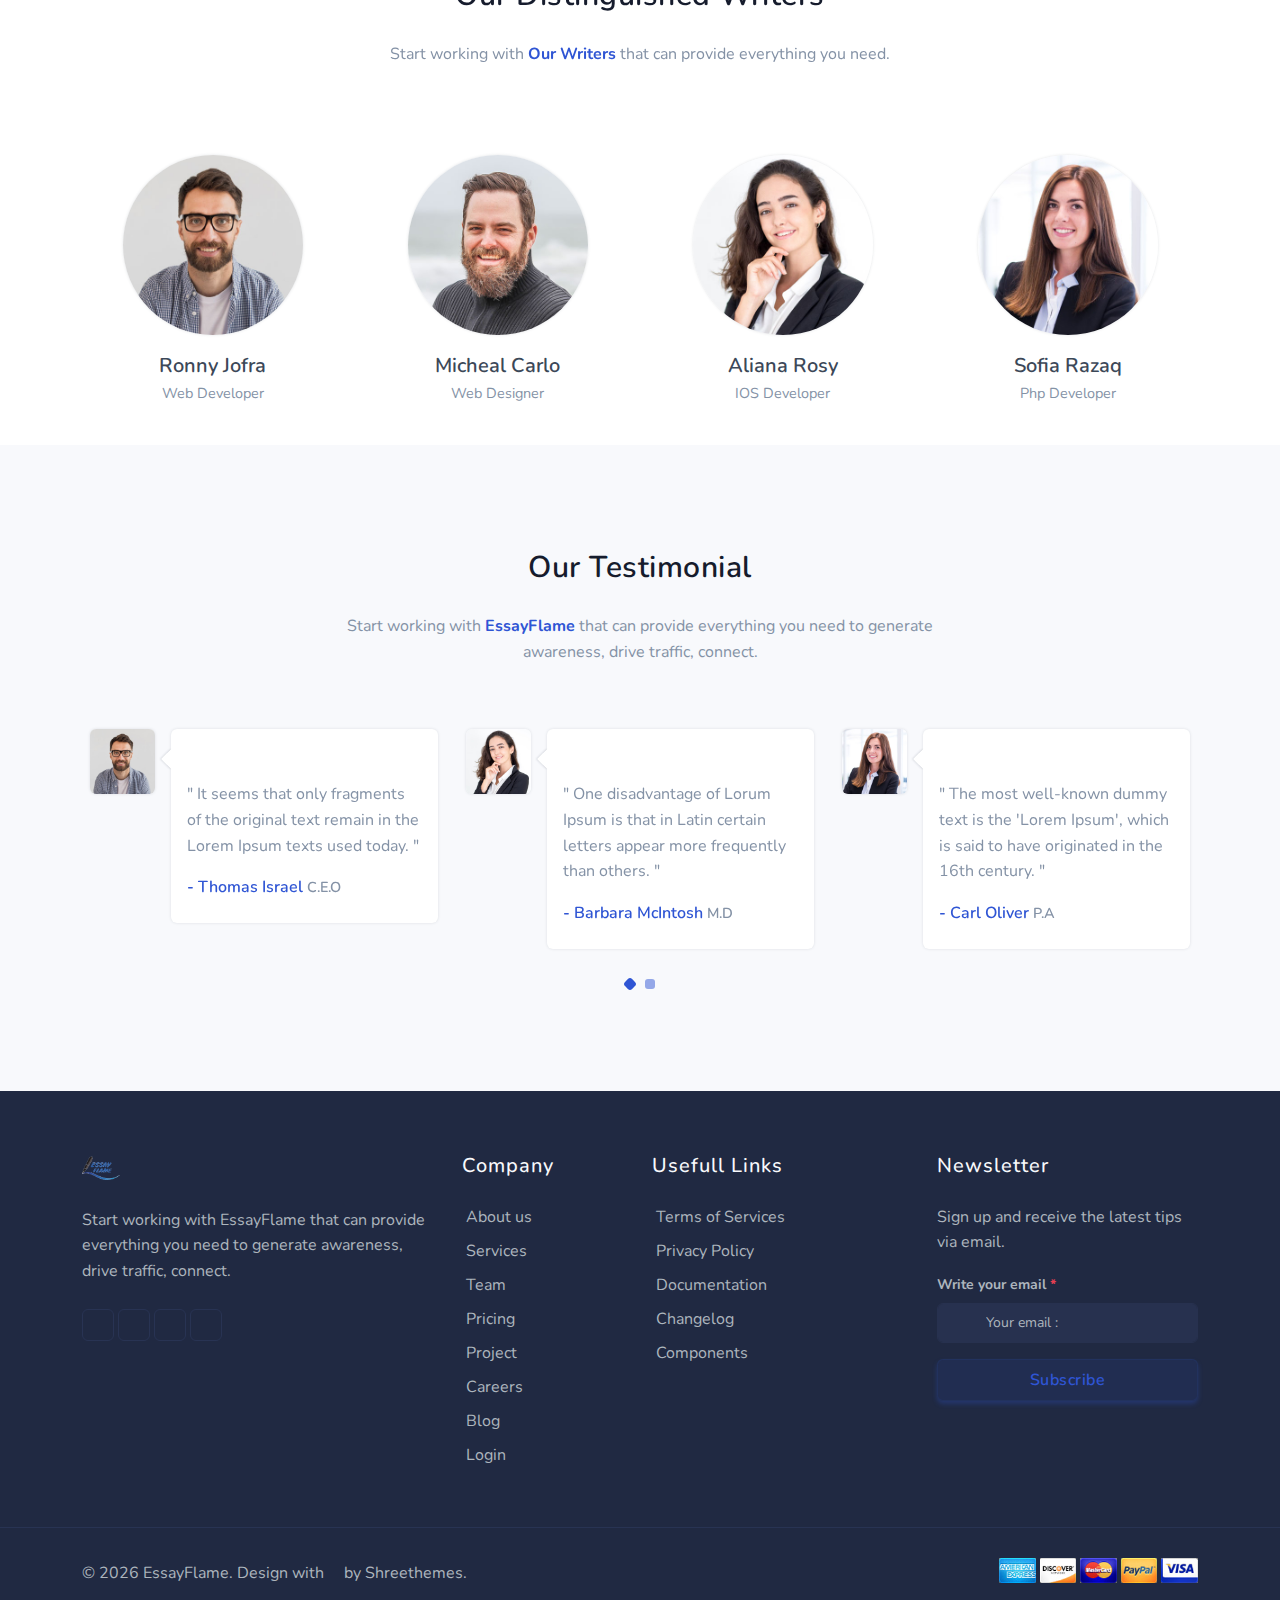
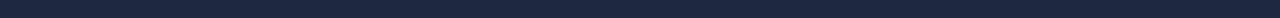
==== commit 4a0e58d1: "a few fixes on page 3" ====
--- a/index3.html
+++ b/index3.html
@@ -1,34 +1,33 @@
-
 <!DOCTYPE html>
 <html lang="en">
 
-    <head>
-        <meta charset="utf-8" />
-        <title>EssayFlame - Saas & Software Landing Page Template</title>
-        <meta name="viewport" content="width=device-width, initial-scale=1.0">
-        <meta name="description" content="Premium Bootstrap 5 Landing Page Template" />
-        <meta name="keywords" content="Saas, Software, multi-uses, HTML, Clean, Modern" />
-        <meta name="author" content="Shreethemes" />
-        <meta name="email" content="support@shreethemes.in" />
-        <meta name="website" content="https://shreethemes.in" />
-        <meta name="Version" content="v3.5.0" />
-        <!-- favicon -->
-        <link rel="shortcut icon" href="images/favicon.ico">
-        <!-- Bootstrap -->
-        <link href="css/bootstrap.min.css" rel="stylesheet" type="text/css" />
-        <!-- Icons -->
-        <link href="css/materialdesignicons.min.css" rel="stylesheet" type="text/css" />
-        <link rel="stylesheet" href="https://unicons.iconscout.com/release/v3.0.6/css/line.css">
-        <!-- Slider -->               
-        <link rel="stylesheet" href="css/tiny-slider.css"/> 
-        <!-- Main Css -->
-        <link href="css/style.css" rel="stylesheet" type="text/css" id="theme-opt" />
-        <link href="css/colors/default.css" rel="stylesheet" id="color-opt">
-    </head>
-
-    <body>
-        <!-- Loader -->
-        <!-- <div id="preloader">
+<head>
+    <meta charset="utf-8" />
+    <title>EssayFlame - Saas & Software Landing Page Template</title>
+    <meta name="viewport" content="width=device-width, initial-scale=1.0">
+    <meta name="description" content="Premium Bootstrap 5 Landing Page Template" />
+    <meta name="keywords" content="Saas, Software, multi-uses, HTML, Clean, Modern" />
+    <meta name="author" content="Shreethemes" />
+    <meta name="email" content="support@shreethemes.in" />
+    <meta name="website" content="https://shreethemes.in" />
+    <meta name="Version" content="v3.5.0" />
+    <!-- favicon -->
+    <link rel="shortcut icon" href="images/favicon.ico">
+    <!-- Bootstrap -->
+    <link href="css/bootstrap.min.css" rel="stylesheet" type="text/css" />
+    <!-- Icons -->
+    <link href="css/materialdesignicons.min.css" rel="stylesheet" type="text/css" />
+    <link rel="stylesheet" href="https://unicons.iconscout.com/release/v3.0.6/css/line.css">
+    <!-- Slider -->
+    <link rel="stylesheet" href="css/tiny-slider.css" />
+    <!-- Main Css -->
+    <link href="css/style.css" rel="stylesheet" type="text/css" id="theme-opt" />
+    <link href="css/colors/default.css" rel="stylesheet" id="color-opt">
+</head>
+
+<body>
+    <!-- Loader -->
+    <!-- <div id="preloader">
             <div id="status">
                 <div class="spinner">
                     <div class="double-bounce1"></div>
@@ -36,582 +35,1148 @@
                 </div>
             </div>
         </div> -->
-        <!-- Loader -->
-        
-           <!-- Navbar STart -->
-           <header id="topnav" class="defaultscroll sticky">
-            <div class="container">
-                <!-- Logo container-->
-                <a class="logo" href="index.html">
-                    <span class="logo-light-mode">
-                        <img src="images/logo-dark.png" class="l-dark" height="24" alt="">
-                        <img src="images/logo-light.png" class="l-light" height="24" alt="">
-                    </span>
-                    <img src="images/logo-light.png" height="24" class="logo-dark-mode" alt="">
-                </a>
-
-                <!-- End Logo container-->
-                <div class="menu-extras">
-                    <div class="menu-item">
-                        <!-- Mobile menu toggle-->
-                        <a class="navbar-toggle" id="isToggle" onclick="toggleMenu()">
-                            <div class="lines">
-                                <span></span>
-                                <span></span>
-                                <span></span>
-                            </div>
-                        </a>
-                        <!-- End mobile menu toggle-->
-                    </div>
-                </div>
-
-              
-        
-                <div id="navigation">
-                    <!-- Navigation Menu-->   
-                    <ul class="navigation-menu nav-dark">
-                        <li><a href="index.html" class="sub-menu-item">Home</a></li>
-                        <li><a href="index2.html" class="sub-menu-item">Home 2</a></li>
-                        <li><a href="index3.html" class="sub-menu-item">Home 3</a></li>
-                       
-                    </ul><!--end navigation menu-->
-                </div><!--end navigation-->
-            </div><!--end container-->
-        </header><!--end header-->
-        <!-- Navbar End -->
-
-        <!-- Start Home -->
-        <section class="bg-home d-flex align-items-center bg-animation-left task-management-home" style="height: auto;" id="home">
-            <div class="container position-relative" style="z-index: 1;">
-                <div class="row justify-content-center">
-                    <div class="col-lg-12 text-center mt-0 mt-md-5 pt-0 pt-md-5">
-                        <div class="title-heading margin-top-100">
-                            <h1 class="heading text-white title-dark mb-3">A Better Way to Manage your Schedule</h1>
-                            <p class="para-desc mx-auto text-white-50">Launch your campaign and benefit from our expertise on designing and managing conversion centered bootstrap v5 html page.</p>
-                        </div>
-                        <div class="text-center subcribe-form mt-4 pt-2">
-                            <form>
-                                <div class="mb-0">
-                                    <input type="email" id="email" name="email" class="border rounded-pill" required placeholder="Email Address">
-                                    <button type="submit" class="btn btn-pills btn-primary">Get Started</button>
-                                </div>
-                            </form>
-                        </div>
-
-                        <div class="row justify-content-center">
-                            <div class="col-lg-10 text-center">
-                                <div class="home-dashboard">
-                                    <img src="images/task/laptop.png" alt="" class="img-fluid">
-                                </div>
-                            </div>
-                        </div>
-                    </div><!--end col-->
-                </div><!--end row-->
-            </div><!--end container-->
-        </section><!--end section-->
-        <!-- End Home -->
-
-        <!-- Features Start -->
-        <section class="section mt-0 mt-md-5">
-            <div class="container">
-                <div class="row">
-                    <div class="col-md-4 col-12">
-                        <div class="features text-center">
-                            <div class="image position-relative d-inline-block">
-                                <i class="uil uil-airplay h1 text-primary"></i>
-                            </div>
-
-                            <div class="content mt-4">
-                                <h5>Easy To Use</h5>
-                                <p class="text-muted mb-0">Nisi aenean vulputate eleifend tellus vitae eleifend enim a Aliquam eleifend aenean elementum semper.</p>
-                            </div>
-                        </div>
-                    </div><!--end col-->
-                    
-                    <div class="col-md-4 col-12 mt-5 mt-sm-0">
-                        <div class="features text-center">
-                            <div class="image position-relative d-inline-block">
-                                <i class="uil uil-envelope-shield h1 text-primary"></i>
-                            </div>
-
-                            <div class="content mt-4">
-                                <h5>Secure</h5>
-                                <p class="text-muted mb-0">Allegedly, a Latin scholar established the origin of the established text by compiling unusual word.</p>
-                            </div>
-                        </div>
-                    </div><!--end col-->
-                    
-                    <div class="col-md-4 col-12 mt-5 mt-sm-0">
-                        <div class="features text-center">
-                            <div class="image position-relative d-inline-block">
-                                <i class="uil uil-edit-alt h1 text-primary"></i>
-                            </div>
-
-                            <div class="content mt-4">
-                                <h5>Flexible</h5>
-                                <p class="text-muted mb-0">It seems that only fragments of the original text remain in only fragments the Lorem Ipsum texts used today.</p>
-                            </div>
-                        </div>
-                    </div><!--end col-->
-                </div><!--end row-->
-            </div><!--end container-->
-
-            <div class="container mt-100 mt-60">
-                <div class="row align-items-center">
-                    <div class="col-lg-6 col-md-6">
-                        <img src="images/task/timeline.png" class="img-fluid shadow rounded-md" alt="">
-                    </div><!--end col-->
-
-                    <div class="col-lg-6 col-md-6 mt-4 mt-sm-0 pt-2 pt-sm-0">
-                        <div class="section-title ms-lg-5">
-                            <h1 class="text-primary"><i class="uil uil-schedule"></i></h1>
-                            <h4 class="title mb-4">Track your timeline</h4>
-                            <p class="text-muted">Due to its widespread use as filler text for layouts, non-readability is of great importance: human perception is tuned to recognize certain patterns and repetitions in texts. If the distribution of letters visual impact.</p>
-                            <ul class="list-unstyled text-muted">
-                                <li><i data-feather="arrow-right-circle" class="fea icon-sm text-primary me-2"></i>Digital Marketing Solutions for Tomorrow</li>
-                                <li><i data-feather="arrow-right-circle" class="fea icon-sm text-primary me-2"></i>Create your own skin to match your brand</li>
+    <!-- Loader -->
+
+    <!-- Navbar STart -->
+    <header id="topnav" class="defaultscroll sticky bg-white">
+        <div class="container">
+            <!-- Logo container-->
+            <a class="logo" href="index.html">
+                <span class="logo-light-mode">
+                    <img src="images/logo-dark.png" class="l-dark" height="24" alt="">
+                    <img src="images/logo-light.png" class="l-light" height="24" alt="">
+                </span>
+                <img src="images/logo-light.png" height="24" class="logo-dark-mode" alt="">
+            </a>
+
+            <!-- End Logo container-->
+            <div class="menu-extras">
+                <div class="menu-item">
+                    <!-- Mobile menu toggle-->
+                    <a class="navbar-toggle" id="isToggle" onclick="toggleMenu()">
+                        <div class="lines">
+                            <span></span>
+                            <span></span>
+                            <span></span>
+                        </div>
+                    </a>
+                    <!-- End mobile menu toggle-->
+                </div>
+            </div>
+
+
+
+            <div id="navigation">
+                <!-- Navigation Menu-->
+                <ul class="navigation-menu nav-dark">
+                    <li><a href="index.html" class="sub-menu-item">Home</a></li>
+                    <li><a href="index2.html" class="sub-menu-item">Home 2</a></li>
+                    <li><a href="index3.html" class="sub-menu-item">Home 3</a></li>
+
+                </ul>
+                <!--end navigation menu-->
+            </div>
+            <!--end navigation-->
+        </div>
+        <!--end container-->
+    </header>
+    <!--end header-->
+    <!-- Navbar End -->
+
+    <!-- Start Home -->
+    <section class="bg-home d-flex align-items-center bg-animation-left task-management-home" id="home">
+        <div class="container position-relative" style="z-index: 1;">
+            <div class="row justify-content-center">
+                <div class="col-lg-12 text-center">
+
+                    <div class="row justify-content-center">
+                        <div class="col-lg-12 text-center">
+                            <div class="home-dashboard d-flex flex-wrap">
+
+                                <div class="col-12 col-md-6">
+                                    <div class="title-heading margin-top-100">
+                                        <h1 class="heading text-white title-dark mb-3">A Better Way to Manage your
+                                            Schedule</h1>
+                                        <p class="para-desc mx-auto text-white-50">Launch your campaign and benefit from
+                                            our expertise on designing and managing conversion centered bootstrap v5
+                                            html page.</p>
+                                    </div>
+                                    <div class="text-center subcribe-form mt-4 pt-2">
+                                        <form>
+                                            <div class="mb-0">
+                                                <input type="email" id="email" name="email" class="border rounded-pill"
+                                                    required placeholder="Email Address">
+                                                <button type="submit" class="btn btn-pills btn-primary">Get
+                                                    Started</button>
+                                            </div>
+                                        </form>
+                                    </div>
+
+                                </div>
+
+                                <div class="col-12 col-md-6 h-100 d-flex align-content-center justify-content-center">
+                                    <div class="px-md-4 mx-auto">
+                                        <div class="card rounded shadow border-0" data-aos="fade-up"
+                                            data-aos-duration="1000">
+                                            <div class="card-body">
+                                                <div class="custom-form bg-white">
+                                                    <form>
+                                                        <div class="row">
+
+                                                            <div>
+                                                                <div class="mb-3">
+                                                                    <label class="form-label">Type Of Paper <span
+                                                                            class="text-danger">*</span></label>
+                                                                    <div class="form-icon position-relative">
+                                                                        <i data-feather="paper"
+                                                                            class="fea icon-sm icons"></i>
+                                                                        <select class="form-control" name="paper_type"
+                                                                            id="paper-type">
+                                                                            <option value="1">PHD</option>
+                                                                            <option value="2">Essay</option>
+                                                                        </select>
+                                                                    </div>
+                                                                </div>
+                                                            </div>
+                                                            <!--end col-->
+                                                            <div>
+                                                                <div class="mb-3">
+                                                                    <label class="form-label">Academic Level <span
+                                                                            class="text-danger">*</span></label>
+                                                                    <div class="form-icon position-relative">
+
+                                                                        <i data-feather="paper"
+                                                                            class="fea icon-sm icons"></i>
+                                                                        <select class="form-control"
+                                                                            name="academic_level" id="academic-level">
+                                                                            <option value="1">University</option>
+                                                                            <option value="2">College</option>
+                                                                        </select>
+                                                                    </div>
+                                                                </div>
+                                                            </div>
+                                                            <!--end col-->
+                                                            <div class="col-lg-6">
+                                                                <div class="mb-3">
+                                                                    <label class="form-label">Deadline <span
+                                                                            class="text-danger">*</span></label>
+                                                                    <div class="form-icon position-relative">
+                                                                        <i data-feather="time"
+                                                                            class="fea icon-sm icons"></i>
+                                                                        <select class="form-control" name="deadline"
+                                                                            id="deadline">
+                                                                            <option value="1">2 days</option>
+                                                                            <option value="2">5 days</option>
+                                                                        </select>
+                                                                    </div>
+                                                                </div>
+                                                            </div>
+                                                            <!--end col-->
+                                                            <div class="col-lg-6">
+                                                                <div class="mb-3">
+                                                                    <label class="form-label">Pages <span
+                                                                            class="text-danger">*</span></label>
+                                                                    <div class="form-icon position-relative">
+                                                                        <i data-feather="file"
+                                                                            class="fea icon-sm icons"></i>
+                                                                        <select class="form-control" name="pages-count"
+                                                                            id="pages-count">
+                                                                            <option value="1">1</option>
+                                                                            <option value="2">2</option>
+                                                                        </select>
+                                                                    </div>
+                                                                </div>
+                                                            </div>
+                                                            <!--end col-->
+
+                                                        </div>
+                                                        <!--end row-->
+                                                        <div class="row">
+                                                            <div class="col-sm-12 text-center">
+                                                                <div class="d-grid">
+                                                                    <input type="submit" id="submit2" name="send"
+                                                                        class="submitBnt btn btn-primary"
+                                                                        value="Calculate">
+                                                                </div>
+                                                            </div>
+                                                            <!--end col-->
+                                                        </div>
+                                                        <!--end row-->
+                                                    </form>
+                                                    <!--end form-->
+                                                </div>
+                                                <!--end custom-form-->
+                                            </div>
+                                        </div>
+                                    </div>
+                                </div>
+                            </div>
+                        </div>
+                    </div>
+                </div>
+                <!--end col-->
+            </div>
+            <!--end row-->
+        </div>
+        <!--end container-->
+    </section>
+    <!--end section-->
+    <!-- End Home -->
+
+    <!-- Features Start -->
+    <section class="section mt-0 mt-md-5">
+        <div class="container">
+            <h4 class="title mb-4 text-center">What makes <span class="text-primary">us</span> great.</h4>
+
+            <div class="row">
+                <div class="col-md-4 col-12">
+                    <div class="features text-center">
+                        <div class="image position-relative d-inline-block">
+                            <i class="uil uil-airplay h1 text-primary"></i>
+                        </div>
+
+                        <div class="content mt-4">
+                            <h5>Easy To Use</h5>
+                            <p class="text-muted mb-0">Nisi aenean vulputate eleifend tellus vitae eleifend enim a
+                                Aliquam eleifend aenean elementum semper.</p>
+                        </div>
+                    </div>
+                </div>
+                <!--end col-->
+
+                <div class="col-md-4 col-12 mt-5 mt-sm-0">
+                    <div class="features text-center">
+                        <div class="image position-relative d-inline-block">
+                            <i class="uil uil-envelope-shield h1 text-primary"></i>
+                        </div>
+
+                        <div class="content mt-4">
+                            <h5>Secure</h5>
+                            <p class="text-muted mb-0">Allegedly, a Latin scholar established the origin of the
+                                established text by compiling unusual word.</p>
+                        </div>
+                    </div>
+                </div>
+                <!--end col-->
+
+                <div class="col-md-4 col-12 mt-5 mt-sm-0">
+                    <div class="features text-center">
+                        <div class="image position-relative d-inline-block">
+                            <i class="uil uil-edit-alt h1 text-primary"></i>
+                        </div>
+
+                        <div class="content mt-4">
+                            <h5>Flexible</h5>
+                            <p class="text-muted mb-0">It seems that only fragments of the original text remain in only
+                                fragments the Lorem Ipsum texts used today.</p>
+                        </div>
+                    </div>
+                </div>
+                <!--end col-->
+            </div>
+            <!--end row-->
+        </div>
+        <!--end container-->
+
+        <div class="container mt-100 mt-60">
+            <div class="row align-items-center">
+                <div class="col-lg-6 col-md-6">
+                    <img src="images/task/timeline.png" class="img-fluid shadow rounded-md" alt="">
+                </div>
+                <!--end col-->
+
+                <div class="col-lg-6 col-md-6 mt-4 mt-sm-0 pt-2 pt-sm-0">
+                    <div class="section-title ms-lg-5">
+                        <h1 class="text-primary"><i class="uil uil-schedule"></i></h1>
+                        <h4 class="title mb-4">Track your timeline</h4>
+                        <p class="text-muted">Due to its widespread use as filler text for layouts, non-readability is
+                            of great importance: human perception is tuned to recognize certain patterns and repetitions
+                            in texts. If the distribution of letters visual impact.</p>
+                        <ul class="list-unstyled text-muted">
+                            <li><i data-feather="arrow-right-circle" class="fea icon-sm text-primary me-2"></i>Digital
+                                Marketing Solutions for Tomorrow</li>
+                            <li><i data-feather="arrow-right-circle" class="fea icon-sm text-primary me-2"></i>Create
+                                your own skin to match your brand</li>
+                        </ul>
+                        <a href="javascript:void(0)" class="mt-3 h6 text-primary">Find Out More <i
+                                class="uil uil-angle-right-b"></i></a>
+                    </div>
+                </div>
+                <!--end col-->
+            </div>
+            <!--end row-->
+        </div>
+        <!--end container-->
+
+        <div class="container mt-100 mt-60">
+            <div class="row align-items-center">
+                <div class="col-lg-6 col-md-6 order-1 order-md-2">
+                    <img src="images/task/task.svg" class="img-fluid" alt="">
+                </div>
+                <!--end col-->
+
+                <div class="col-lg-6 col-md-6 mt-4 mt-sm-0 pt-2 pt-sm-0 order-2 order-md-1">
+                    <div class="section-title me-lg-5">
+                        <h1 class="text-primary"><i class="uil uil-list-ui-alt"></i></h1>
+                        <h4 class="title mb-4">Plans and Collaborate <br> your content</h4>
+                        <p class="text-muted">Due to its widespread use as filler text for layouts, non-readability is
+                            of great importance: human perception is tuned to recognize certain patterns and repetitions
+                            in texts. If the distribution of letters visual impact.</p>
+                        <ul class="list-unstyled text-muted">
+                            <li><i data-feather="arrow-right-circle" class="fea icon-sm text-primary me-2"></i>Digital
+                                Marketing Solutions for Tomorrow</li>
+                            <li><i data-feather="arrow-right-circle" class="fea icon-sm text-primary me-2"></i>Create
+                                your own skin to match your brand</li>
+                        </ul>
+                        <a href="javascript:void(0)" class="mt-3 h6 text-primary">Find Out More <i
+                                class="uil uil-angle-right-b"></i></a>
+                    </div>
+                </div>
+                <!--end col-->
+            </div>
+            <!--end row-->
+        </div>
+        <!--end container-->
+
+        <div class="container mt-100 mt-60">
+            <div class="row justify-content-center">
+                <div class="col-12">
+                    <div class="section-title text-center mb-4 pb-2">
+                        <h4 class="title mb-4">Discover what makes <span class="text-primary">us</span> unique.</h4>
+                        <p class="text-muted para-desc mb-0 mx-auto">Start working with <span
+                                class="text-primary fw-bold">EssayFlame</span> that can provide everything you need to
+                            generate awareness, drive traffic, connect.</p>
+                    </div>
+                </div>
+                <!--end col-->
+            </div>
+            <!--end row-->
+
+            <div class="row align-items-center">
+                <div class="col-md-5 mt-4 pt-2">
+                    <ul class="nav nav-pills bg-white nav-justified flex-column mb-0" id="pills-tab" role="tablist">
+                        <li class="nav-item bg-light rounded-md">
+                            <a class="nav-link rounded-md active" id="dashboard" data-bs-toggle="pill"
+                                href="#dash-board" role="tab" aria-controls="dash-board" aria-selected="false">
+                                <div class="p-3 text-start">
+                                    <h5 class="title">Management Dashboard</h5>
+                                    <p class="text-muted tab-para mb-0">Dummy text is text that is used in the
+                                        publishing industry or by web designers.</p>
+                                </div>
+                            </a>
+                            <!--end nav link-->
+                        </li>
+                        <!--end nav item-->
+
+                        <li class="nav-item bg-light rounded-md mt-4">
+                            <a class="nav-link rounded-md" id="timeline" data-bs-toggle="pill" href="#time-line"
+                                role="tab" aria-controls="time-line" aria-selected="false">
+                                <div class="p-3 text-start">
+                                    <h5 class="title">Management Timeline</h5>
+                                    <p class="text-muted tab-para mb-0">Dummy text is text that is used in the
+                                        publishing industry or by web designers.</p>
+                                </div>
+                            </a>
+                            <!--end nav link-->
+                        </li>
+                        <!--end nav item-->
+
+                        <li class="nav-item bg-light rounded-md mt-4">
+                            <a class="nav-link rounded-md" id="paymentmanagement" data-bs-toggle="pill"
+                                href="#payment-management" role="tab" aria-controls="payment-management"
+                                aria-selected="false">
+                                <div class="p-3 text-start">
+                                    <h5 class="title">Payment Management</h5>
+                                    <p class="text-muted tab-para mb-0">Dummy text is text that is used in the
+                                        publishing industry or by web designers.</p>
+                                </div>
+                            </a>
+                            <!--end nav link-->
+                        </li>
+                        <!--end nav item-->
+
+                        <li class="nav-item bg-light rounded-md mt-4">
+                            <a class="nav-link rounded-md" id="fileintegrate" data-bs-toggle="pill"
+                                href="#file-integrate" role="tab" aria-controls="file-integrate" aria-selected="false">
+                                <div class="p-3 text-start">
+                                    <h5 class="title">File Integrate</h5>
+                                    <p class="text-muted tab-para mb-0">Dummy text is text that is used in the
+                                        publishing industry or by web designers.</p>
+                                </div>
+                            </a>
+                            <!--end nav link-->
+                        </li>
+                        <!--end nav item-->
+                    </ul>
+                    <!--end nav pills-->
+                </div>
+                <!--end col-->
+
+                <div class="col-md-7 col-12 mt-4 pt-2">
+                    <div class="tab-content ms-lg-4" id="pills-tabContent">
+                        <div class="tab-pane fade show active" id="dash-board" role="tabpanel"
+                            aria-labelledby="dashboard">
+                            <img src="images/task/apps.png" class="img-fluid mx-auto rounded-md shadow-lg d-block"
+                                alt="">
+                        </div>
+                        <!--end teb pane-->
+
+                        <div class="tab-pane fade" id="time-line" role="tabpanel" aria-labelledby="timeline">
+                            <img src="images/task/widgets2.png" class="img-fluid mx-auto rounded-md shadow-lg d-block"
+                                alt="">
+                        </div>
+                        <!--end teb pane-->
+
+                        <div class="tab-pane fade" id="payment-management" role="tabpanel"
+                            aria-labelledby="paymentmanagement">
+                            <img src="images/task/task.png" class="img-fluid mx-auto rounded-md shadow-lg d-block"
+                                alt="">
+                        </div>
+                        <!--end teb pane-->
+
+                        <div class="tab-pane fade" id="file-integrate" role="tabpanel" aria-labelledby="fileintegrate">
+                            <img src="images/task/file.png" class="img-fluid mx-auto rounded-md shadow-lg d-block"
+                                alt="">
+                        </div>
+                        <!--end teb pane-->
+                    </div>
+                    <!--end tab content-->
+                </div>
+                <!--end col-->
+            </div>
+            <!--end row-->
+        </div>
+        <!--end container-->
+
+        <div class="container mt-100 mt-60">
+            <div class="row justify-content-center">
+                <div class="col-lg-4 col-12">
+                    <div class="sticky-bar">
+                        <div class="section-title text-lg-start text-center mb-4 mb-lg-0 pb-2 pb-lg-0">
+                            <h4 class="title mb-4">Our Guarantee</h4>
+                            <p class="text-muted para-desc mb-0 mx-auto">Start working with <span
+                                    class="text-primary fw-bold">EssayFlame</span> that can provide everything you need
+                                to generate awareness, drive traffic, connect.</p>
+                        </div>
+                    </div>
+                </div>
+                <!--end col-->
+
+                <div class="col-lg-8 col-12">
+                    <div class="row align-items-center">
+                        <div class="col-md-6">
+                            <div class="row">
+                                <div class="col-12 mt-4 mt-lg-0 pt-2 pt-lg-0">
+                                    <div
+                                        class="card features fea-primary rounded p-4 bg-light position-relative overflow-hidden border-0">
+                                        <span class="h1 icon2 text-primary">
+                                            <i class="uil uil-meeting-board"></i>
+                                        </span>
+                                        <div class="card-body p-0 content">
+                                            <h5>Intensive Research</h5>
+                                            <p class="para text-muted mb-0">It is a long established fact that a reader
+                                                will be of a page reader will be of at its layout.</p>
+                                        </div>
+                                    </div>
+                                </div>
+                                <!--end col-->
+
+                                <div class="col-12 mt-4 pt-2">
+                                    <div
+                                        class="card features fea-primary rounded p-4 bg-light position-relative overflow-hidden border-0">
+                                        <span class="h1 icon2 text-primary">
+                                            <i class="uil uil-schedule"></i>
+                                        </span>
+                                        <div class="card-body p-0 content">
+                                            <h5>Task Tracking</h5>
+                                            <p class="para text-muted mb-0">It is a long established fact that we never
+                                                fail in accomplishing deadlines.</p>
+                                        </div>
+                                    </div>
+                                </div>
+                                <!--end col-->
+
+                                <div class="col-12 mt-4 pt-2">
+                                    <div
+                                        class="card features fea-primary rounded p-4 bg-light position-relative overflow-hidden border-0">
+                                        <span class="h1 icon2 text-primary">
+                                            <i class="uil uil-clock"></i>
+                                        </span>
+                                        <div class="card-body p-0 content">
+                                            <h5>Timely Delivery</h5>
+                                            <p class="para text-muted mb-0">It is a long established fact that a reader
+                                                will be of a page reader will be of at its layout.</p>
+                                        </div>
+                                    </div>
+                                </div>
+                                <!--end col-->
+                            </div>
+                            <!--end row-->
+                        </div>
+                        <!--end col-->
+
+                        <div class="col-md-6">
+                            <div class="row">
+                                <div class="col-12 mt-4 mt-sm-0 pt-2 pt-sm-0">
+                                    <div
+                                        class="card features fea-primary rounded p-4 bg-light position-relative overflow-hidden border-0">
+                                        <span class="h1 icon2 text-primary">
+                                            <i class="uil uil-calender"></i>
+                                        </span>
+                                        <div class="card-body p-0 content">
+                                            <h5>Accurate</h5>
+                                            <p class="para text-muted mb-0">It is a long established fact that a reader
+                                                will be of a page reader will be of at its layout.</p>
+                                        </div>
+                                    </div>
+                                </div>
+                                <!--end col-->
+
+                                <div class="col-12 mt-4 pt-2">
+                                    <div
+                                        class="card features fea-primary rounded p-4 bg-light position-relative overflow-hidden border-0">
+                                        <span class="h1 icon2 text-primary">
+                                            <i class="uil uil-presentation-plus"></i>
+                                        </span>
+                                        <div class="card-body p-0 content">
+                                            <h5>Always in Contact</h5>
+                                            <p class="para text-muted mb-0">It is a long established fact that a reader
+                                                will be of a page reader will be of at its layout.</p>
+                                        </div>
+                                    </div>
+                                </div>
+                                <!--end col-->
+
+                                <div class="col-12 mt-4 pt-2 text-center text-md-start">
+                                    <a href="javascript:void(0)" class="btn btn-primary">See more <i
+                                            data-feather="arrow-right" class="fea icon-sm"></i></a>
+                                </div>
+                                <!--end col-->
+                            </div>
+                            <!--end row-->
+                        </div>
+                        <!--end col-->
+                    </div>
+                    <!--end row-->
+                </div>
+                <!--end col-->
+            </div>
+            <!--end row-->
+        </div>
+        <!--end container-->
+
+        <div class="container mt-100 mt-60">
+            <div class="row mt-5 pb-4 justify-content-center">
+                <div class="col-12 text-center">
+                    <div class="section-title">
+                        <h4 class="title mb-4">Have Question ? Get in touch!</h4>
+                        <p class="text-muted para-desc mx-auto">Here are some frequently asked questions.</p>
+                        <a href="page-contact-two.html" class="btn btn-primary mt-4"><i class="mdi mdi-phone"></i>
+                            Contact us</a>
+                    </div>
+                </div>
+                <!--end col-->
+            </div>
+            <!--end row-->
+            <div class="row">
+                <div class="col-md-6 col-12">
+                    <div class="d-flex">
+                        <i data-feather="help-circle" class="fea icon-ex-md text-primary me-2 mt-1"></i>
+                        <div class="flex-1">
+                            <h5 class="mt-0">How our <span class="text-primary">EssayFlame</span> work ?</h5>
+                            <p class="answer text-muted mb-0">Due to its widespread use as filler text for layouts,
+                                non-readability is of great importance: human perception is tuned to recognize certain
+                                patterns and repetitions in texts.</p>
+                        </div>
+                    </div>
+                </div>
+                <!--end col-->
+
+                <div class="col-md-6 col-12 mt-4 mt-sm-0 pt-2 pt-sm-0">
+                    <div class="d-flex">
+                        <i data-feather="help-circle" class="fea icon-ex-md text-primary me-2 mt-1"></i>
+                        <div class="flex-1">
+                            <h5 class="mt-0"> What is the main process open account ?</h5>
+                            <p class="answer text-muted mb-0">If the distribution of letters and 'words' is random, the
+                                reader will not be distracted from making a neutral judgement on the visual impact</p>
+                        </div>
+                    </div>
+                </div>
+                <!--end col-->
+
+                <div class="col-md-6 col-12 mt-4 pt-2">
+                    <div class="d-flex">
+                        <i data-feather="help-circle" class="fea icon-ex-md text-primary me-2 mt-1"></i>
+                        <div class="flex-1">
+                            <h5 class="mt-0"> How to make unlimited data entry ?</h5>
+                            <p class="answer text-muted mb-0">Furthermore, it is advantageous when the dummy text is
+                                relatively realistic so that the layout impression of the final publication is not
+                                compromised.</p>
+                        </div>
+                    </div>
+                </div>
+                <!--end col-->
+
+                <div class="col-md-6 col-12 mt-4 pt-2">
+                    <div class="d-flex">
+                        <i data-feather="help-circle" class="fea icon-ex-md text-primary me-2 mt-1"></i>
+                        <div class="flex-1">
+                            <h5 class="mt-0"> Is <span class="text-primary">EssayFlame</span> safer to use with my
+                                account ?</h5>
+                            <p class="answer text-muted mb-0">The most well-known dummy text is the 'Lorem Ipsum', which
+                                is said to have originated in the 16th century. Lorem Ipsum is composed in a
+                                pseudo-Latin language which more or less corresponds to 'proper' Latin.</p>
+                        </div>
+                    </div>
+                </div>
+                <!--end col-->
+            </div>
+            <!--end row-->
+
+
+        </div>
+        <!--end container-->
+    </section>
+    <!--end section-->
+
+
+
+    <!-- Candidates Start -->
+    <div class="container mt-100 mt-60">
+        <div class="row justify-content-center">
+            <div class="col-12 text-center">
+                <div class="section-title mb-4 pb-2">
+                    <h4 class="title mb-4">Our Distinguished Writers</h4>
+                    <p class="text-muted para-desc mx-auto mb-0">Start working with <span
+                            class="text-primary fw-bold">Our Writers</span> that can provide everything you need.</p>
+                </div>
+            </div>
+            <!--end col-->
+        </div>
+        <!--end row-->
+
+        <div class="row">
+            <div class="col-lg-3 col-md-6 mt-4 pt-2">
+                <div class="card team text-center border-0">
+                    <div class="card-body">
+                        <div class="position-relative">
+                            <img src="images/client/01.jpg"
+                                class="img-fluid avatar avatar-ex-large rounded-circle shadow" alt="">
+                            <ul class="list-unstyled social-icon team-icon mb-0">
+                                <li class="list-inline-item"><a href="javascript:void(0)" class="rounded"><i
+                                            data-feather="facebook" class="fea icon-sm fea-social"></i></a></li>
+                                
                             </ul>
-                            <a href="javascript:void(0)" class="mt-3 h6 text-primary">Find Out More <i class="uil uil-angle-right-b"></i></a>
-                        </div>
-                    </div><!--end col-->
-                </div><!--end row-->
-            </div><!--end container-->
-
-            <div class="container mt-100 mt-60">
-                <div class="row align-items-center">
-                    <div class="col-lg-6 col-md-6 order-1 order-md-2">
-                        <img src="images/task/task.svg" class="img-fluid" alt="">
-                    </div><!--end col-->
-
-                    <div class="col-lg-6 col-md-6 mt-4 mt-sm-0 pt-2 pt-sm-0 order-2 order-md-1">
-                        <div class="section-title me-lg-5">
-                            <h1 class="text-primary"><i class="uil uil-list-ui-alt"></i></h1>
-                            <h4 class="title mb-4">Plans and Collaborate <br> your content</h4>
-                            <p class="text-muted">Due to its widespread use as filler text for layouts, non-readability is of great importance: human perception is tuned to recognize certain patterns and repetitions in texts. If the distribution of letters visual impact.</p>
-                            <ul class="list-unstyled text-muted">
-                                <li><i data-feather="arrow-right-circle" class="fea icon-sm text-primary me-2"></i>Digital Marketing Solutions for Tomorrow</li>
-                                <li><i data-feather="arrow-right-circle" class="fea icon-sm text-primary me-2"></i>Create your own skin to match your brand</li>
+                            <!--end icon-->
+                        </div>
+                        <div class="content pt-3 pb-3">
+                            <h5 class="mb-0"><a href="javascript:void(0)" class="name text-dark">Ronny Jofra</a></h5>
+                            <small class="designation text-muted">Web Developer</small>
+                        </div>
+                    </div>
+                </div>
+            </div>
+            <!--end col-->
+
+            <div class="col-lg-3 col-md-6 mt-4 pt-2">
+                <div class="card team text-center border-0">
+                    <div class="card-body">
+                        <div class="position-relative">
+                            <img src="images/client/04.jpg"
+                                class="img-fluid avatar avatar-ex-large rounded-circle shadow" alt="">
+                            <ul class="list-unstyled social-icon team-icon mb-0">
+                                <li class="list-inline-item"><a href="javascript:void(0)" class="rounded"><i
+                                            data-feather="facebook" class="fea icon-sm fea-social"></i></a></li>
+                                
                             </ul>
-                            <a href="javascript:void(0)" class="mt-3 h6 text-primary">Find Out More <i class="uil uil-angle-right-b"></i></a>
-                        </div>
-                    </div><!--end col-->
-                </div><!--end row-->
-            </div><!--end container-->
-
-            <div class="container mt-100 mt-60">
-                <div class="row justify-content-center">
-                    <div class="col-12">
-                        <div class="section-title text-center mb-4 pb-2">
-                            <h4 class="title mb-4">Discover what makes <span class="text-primary">Task manager</span> great.</h4>
-                            <p class="text-muted para-desc mb-0 mx-auto">Start working with <span class="text-primary fw-bold">EssayFlame</span> that can provide everything you need to generate awareness, drive traffic, connect.</p>
-                        </div>
-                    </div><!--end col-->
-                </div><!--end row-->
-
-                <div class="row align-items-center">
-                    <div class="col-md-5 mt-4 pt-2">
-                        <ul class="nav nav-pills bg-white nav-justified flex-column mb-0" id="pills-tab" role="tablist">
-                            <li class="nav-item bg-light rounded-md">
-                                <a class="nav-link rounded-md active" id="dashboard" data-bs-toggle="pill" href="#dash-board" role="tab" aria-controls="dash-board" aria-selected="false">
-                                    <div class="p-3 text-start">
-                                        <h5 class="title">Management Dashboard</h5>
-                                        <p class="text-muted tab-para mb-0">Dummy text is text that is used in the publishing industry or by web designers.</p>
-                                    </div>
-                                </a><!--end nav link-->
-                            </li><!--end nav item-->
-                            
-                            <li class="nav-item bg-light rounded-md mt-4">
-                                <a class="nav-link rounded-md" id="timeline" data-bs-toggle="pill" href="#time-line" role="tab" aria-controls="time-line" aria-selected="false">
-                                    <div class="p-3 text-start">
-                                        <h5 class="title">Management Timeline</h5>
-                                        <p class="text-muted tab-para mb-0">Dummy text is text that is used in the publishing industry or by web designers.</p>
-                                    </div>
-                                </a><!--end nav link-->
-                            </li><!--end nav item-->
-                            
-                            <li class="nav-item bg-light rounded-md mt-4">
-                                <a class="nav-link rounded-md" id="paymentmanagement" data-bs-toggle="pill" href="#payment-management" role="tab" aria-controls="payment-management" aria-selected="false">
-                                    <div class="p-3 text-start">
-                                        <h5 class="title">Payment Management</h5>
-                                        <p class="text-muted tab-para mb-0">Dummy text is text that is used in the publishing industry or by web designers.</p>
-                                    </div>
-                                </a><!--end nav link-->
-                            </li><!--end nav item-->
-                            
-                            <li class="nav-item bg-light rounded-md mt-4">
-                                <a class="nav-link rounded-md" id="fileintegrate" data-bs-toggle="pill" href="#file-integrate" role="tab" aria-controls="file-integrate" aria-selected="false">
-                                    <div class="p-3 text-start">
-                                        <h5 class="title">File Integrate</h5>
-                                        <p class="text-muted tab-para mb-0">Dummy text is text that is used in the publishing industry or by web designers.</p>
-                                    </div>
-                                </a><!--end nav link-->
-                            </li><!--end nav item-->
-                        </ul><!--end nav pills-->
-                    </div><!--end col-->
-
-                    <div class="col-md-7 col-12 mt-4 pt-2">
-                        <div class="tab-content ms-lg-4" id="pills-tabContent">
-                            <div class="tab-pane fade show active" id="dash-board" role="tabpanel" aria-labelledby="dashboard">
-                                <img src="images/task/apps.png" class="img-fluid mx-auto rounded-md shadow-lg d-block" alt="">
-                            </div><!--end teb pane-->
-                            
-                            <div class="tab-pane fade" id="time-line" role="tabpanel" aria-labelledby="timeline">
-                                <img src="images/task/widgets2.png" class="img-fluid mx-auto rounded-md shadow-lg d-block" alt="">
-                            </div><!--end teb pane-->
-
-                            <div class="tab-pane fade" id="payment-management" role="tabpanel" aria-labelledby="paymentmanagement">
-                                <img src="images/task/task.png" class="img-fluid mx-auto rounded-md shadow-lg d-block" alt="">
-                            </div><!--end teb pane-->
-
-                            <div class="tab-pane fade" id="file-integrate" role="tabpanel" aria-labelledby="fileintegrate">
-                                <img src="images/task/file.png" class="img-fluid mx-auto rounded-md shadow-lg d-block" alt="">
-                            </div><!--end teb pane-->
-                        </div><!--end tab content-->
-                    </div><!--end col-->
-                </div><!--end row-->
-            </div><!--end container-->
-
-            <div class="container mt-100 mt-60">
-                <div class="row justify-content-center">
-                    <div class="col-lg-4 col-12">
-                        <div class="sticky-bar">
-                            <div class="section-title text-lg-start text-center mb-4 mb-lg-0 pb-2 pb-lg-0">
-                                <h4 class="title mb-4">Great Features</h4>
-                                <p class="text-muted para-desc mb-0 mx-auto">Start working with <span class="text-primary fw-bold">EssayFlame</span> that can provide everything you need to generate awareness, drive traffic, connect.</p>
-                            </div>
-                        </div>
-                    </div><!--end col-->
-
-                    <div class="col-lg-8 col-12">
-                        <div class="row align-items-center">
-                            <div class="col-md-6">
-                                <div class="row">
-                                    <div class="col-12 mt-4 mt-lg-0 pt-2 pt-lg-0">
-                                        <div class="card features fea-primary rounded p-4 bg-light position-relative overflow-hidden border-0">
-                                            <span class="h1 icon2 text-primary">
-                                                <i class="uil uil-meeting-board"></i>
-                                            </span>
-                                            <div class="card-body p-0 content">
-                                                <h5>Task Planning</h5>
-                                                <p class="para text-muted mb-0">It is a long established fact that a reader will be of a page reader will be of at its layout.</p>
-                                            </div>
-                                        </div>
-                                    </div><!--end col-->
-
-                                    <div class="col-12 mt-4 pt-2">
-                                        <div class="card features fea-primary rounded p-4 bg-light position-relative overflow-hidden border-0">
-                                            <span class="h1 icon2 text-primary">
-                                                <i class="uil uil-schedule"></i>
-                                            </span>
-                                            <div class="card-body p-0 content">
-                                                <h5>Task Scheduling</h5>
-                                                <p class="para text-muted mb-0">It is a long established fact that a reader will be of a page reader will be of at its layout.</p>
-                                            </div>
-                                        </div>
-                                    </div><!--end col-->
-
-                                    <div class="col-12 mt-4 pt-2">
-                                        <div class="card features fea-primary rounded p-4 bg-light position-relative overflow-hidden border-0">
-                                            <span class="h1 icon2 text-primary">
-                                                <i class="uil uil-clock"></i>
-                                            </span>
-                                            <div class="card-body p-0 content">
-                                                <h5>Task Tracking</h5>
-                                                <p class="para text-muted mb-0">It is a long established fact that a reader will be of a page reader will be of at its layout.</p>
-                                            </div>
-                                        </div>
-                                    </div><!--end col-->
-                                </div><!--end row-->
-                            </div><!--end col-->
-
-                            <div class="col-md-6">
-                                <div class="row">
-                                    <div class="col-12 mt-4 mt-sm-0 pt-2 pt-sm-0">
-                                        <div class="card features fea-primary rounded p-4 bg-light position-relative overflow-hidden border-0">
-                                            <span class="h1 icon2 text-primary">
-                                                <i class="uil uil-calender"></i>
-                                            </span>
-                                            <div class="card-body p-0 content">
-                                                <h5>Calendar</h5>
-                                                <p class="para text-muted mb-0">It is a long established fact that a reader will be of a page reader will be of at its layout.</p>
-                                            </div>
-                                        </div>
-                                    </div><!--end col-->
-
-                                    <div class="col-12 mt-4 pt-2">
-                                        <div class="card features fea-primary rounded p-4 bg-light position-relative overflow-hidden border-0">
-                                            <span class="h1 icon2 text-primary">
-                                                <i class="uil uil-presentation-plus"></i>
-                                            </span>
-                                            <div class="card-body p-0 content">
-                                                <h5>Collaboration</h5>
-                                                <p class="para text-muted mb-0">It is a long established fact that a reader will be of a page reader will be of at its layout.</p>
-                                            </div>
-                                        </div>
-                                    </div><!--end col-->
-
-                                    <div class="col-12 mt-4 pt-2 text-center text-md-start">
-                                        <a href="javascript:void(0)" class="btn btn-primary">See more <i data-feather="arrow-right" class="fea icon-sm"></i></a>
-                                    </div><!--end col-->
-                                </div><!--end row-->
-                            </div><!--end col-->
-                        </div><!--end row-->
-                    </div><!--end col-->
-                </div><!--end row-->
-            </div><!--end container-->
-
-            <div class="container mt-100 mt-60">
-                <div class="row">
-                    <div class="col-md-6 col-12">
-                        <div class="d-flex">
-                            <i data-feather="help-circle" class="fea icon-ex-md text-primary me-2 mt-1"></i>
-                            <div class="flex-1">
-                                <h5 class="mt-0">How our <span class="text-primary">EssayFlame</span> work ?</h5>
-                                <p class="answer text-muted mb-0">Due to its widespread use as filler text for layouts, non-readability is of great importance: human perception is tuned to recognize certain patterns and repetitions in texts.</p>
-                            </div>
-                        </div>
-                    </div><!--end col-->
-                    
-                    <div class="col-md-6 col-12 mt-4 mt-sm-0 pt-2 pt-sm-0">
-                        <div class="d-flex">
-                            <i data-feather="help-circle" class="fea icon-ex-md text-primary me-2 mt-1"></i>
-                            <div class="flex-1">
-                                <h5 class="mt-0"> What is the main process open account ?</h5>
-                                <p class="answer text-muted mb-0">If the distribution of letters and 'words' is random, the reader will not be distracted from making a neutral judgement on the visual impact</p>
-                            </div>
-                        </div>
-                    </div><!--end col-->
-                    
-                    <div class="col-md-6 col-12 mt-4 pt-2">
-                        <div class="d-flex">
-                            <i data-feather="help-circle" class="fea icon-ex-md text-primary me-2 mt-1"></i>
-                            <div class="flex-1">
-                                <h5 class="mt-0"> How to make unlimited data entry ?</h5>
-                                <p class="answer text-muted mb-0">Furthermore, it is advantageous when the dummy text is relatively realistic so that the layout impression of the final publication is not compromised.</p>
-                            </div>
-                        </div>
-                    </div><!--end col-->
-                    
-                    <div class="col-md-6 col-12 mt-4 pt-2">
-                        <div class="d-flex">
-                            <i data-feather="help-circle" class="fea icon-ex-md text-primary me-2 mt-1"></i>
-                            <div class="flex-1">
-                                <h5 class="mt-0"> Is <span class="text-primary">EssayFlame</span> safer to use with my account ?</h5>
-                                <p class="answer text-muted mb-0">The most well-known dummy text is the 'Lorem Ipsum', which is said to have originated in the 16th century. Lorem Ipsum is composed in a pseudo-Latin language which more or less corresponds to 'proper' Latin.</p>
-                            </div>
-                        </div>
-                    </div><!--end col-->
-                </div><!--end row-->
-
-                <div class="row mt-5 pt-4 justify-content-center">
-                    <div class="col-12 text-center">
-                        <div class="section-title">
-                            <h4 class="title mb-4">Have Question ? Get in touch!</h4>
-                            <p class="text-muted para-desc mx-auto">Start working with <span class="text-primary fw-bold">EssayFlame</span> that can provide everything you need to generate awareness, drive traffic, connect.</p>
-                            <a href="page-contact-two.html" class="btn btn-primary mt-4"><i class="mdi mdi-phone"></i> Contact us</a>
-                        </div>
-                    </div><!--end col-->
-                </div><!--end row-->
-            </div><!--end container-->
-        </section><!--end section-->
-        <!-- Features End -->
-
-        <!-- Footer Start -->
-        <footer class="footer">    
-            <div class="container">
-                <div class="row">
-                    <div class="col-12">
-                        <div class="footer-py-60">
-                            <div class="row">
-                                <div class="col-lg-4 col-12 mb-0 mb-md-4 pb-0 pb-md-2">
-                                    <a href="#" class="logo-footer">
-                                        <img src="images/logo-light.png" height="24" alt="">
-                                    </a>
-                                    <p class="mt-4">Start working with EssayFlame that can provide everything you need to generate awareness, drive traffic, connect.</p>
-                                    <ul class="list-unstyled social-icon foot-social-icon mb-0 mt-4">
-                                        <li class="list-inline-item"><a href="javascript:void(0)" class="rounded"><i data-feather="facebook" class="fea icon-sm fea-social"></i></a></li>
-                                        <li class="list-inline-item"><a href="javascript:void(0)" class="rounded"><i data-feather="instagram" class="fea icon-sm fea-social"></i></a></li>
-                                        <li class="list-inline-item"><a href="javascript:void(0)" class="rounded"><i data-feather="twitter" class="fea icon-sm fea-social"></i></a></li>
-                                        <li class="list-inline-item"><a href="javascript:void(0)" class="rounded"><i data-feather="linkedin" class="fea icon-sm fea-social"></i></a></li>
-                                    </ul><!--end icon-->
-                                </div><!--end col-->
+                            <!--end icon-->
+                        </div>
+                        <div class="content pt-3 pb-3">
+                            <h5 class="mb-0"><a href="javascript:void(0)" class="name text-dark">Micheal Carlo</a></h5>
+                            <small class="designation text-muted">Web Designer</small>
+                        </div>
+                    </div>
+                </div>
+            </div>
+            <!--end col-->
+
+            <div class="col-lg-3 col-md-6 mt-4 pt-2">
+                <div class="card team text-center border-0">
+                    <div class="card-body">
+                        <div class="position-relative">
+                            <img src="images/client/02.jpg"
+                                class="img-fluid avatar avatar-ex-large rounded-circle shadow" alt="">
+                            <ul class="list-unstyled social-icon team-icon mb-0">
+                                <li class="list-inline-item"><a href="javascript:void(0)" class="rounded"><i
+                                            data-feather="facebook" class="fea icon-sm fea-social"></i></a></li>
                                 
-                                <div class="col-lg-2 col-md-4 col-12 mt-4 mt-sm-0 pt-2 pt-sm-0">
-                                    <h5 class="footer-head">Company</h5>
-                                    <ul class="list-unstyled footer-list mt-4">
-                                        <li><a href="javascript:void(0)" class="text-foot"><i class="uil uil-angle-right-b me-1"></i> About us</a></li>
-                                        <li><a href="javascript:void(0)" class="text-foot"><i class="uil uil-angle-right-b me-1"></i> Services</a></li>
-                                        <li><a href="javascript:void(0)" class="text-foot"><i class="uil uil-angle-right-b me-1"></i> Team</a></li>
-                                        <li><a href="javascript:void(0)" class="text-foot"><i class="uil uil-angle-right-b me-1"></i> Pricing</a></li>
-                                        <li><a href="javascript:void(0)" class="text-foot"><i class="uil uil-angle-right-b me-1"></i> Project</a></li>
-                                        <li><a href="javascript:void(0)" class="text-foot"><i class="uil uil-angle-right-b me-1"></i> Careers</a></li>
-                                        <li><a href="javascript:void(0)" class="text-foot"><i class="uil uil-angle-right-b me-1"></i> Blog</a></li>
-                                        <li><a href="javascript:void(0)" class="text-foot"><i class="uil uil-angle-right-b me-1"></i> Login</a></li>
+                            </ul>
+                            <!--end icon-->
+                        </div>
+                        <div class="content pt-3 pb-3">
+                            <h5 class="mb-0"><a href="javascript:void(0)" class="name text-dark">Aliana Rosy</a></h5>
+                            <small class="designation text-muted">IOS Developer</small>
+                        </div>
+                    </div>
+                </div>
+            </div>
+            <!--end col-->
+
+            <div class="col-lg-3 col-md-6 mt-4 pt-2">
+                <div class="card team text-center border-0">
+                    <div class="card-body">
+                        <div class="position-relative">
+                            <img src="images/client/03.jpg"
+                                class="img-fluid avatar avatar-ex-large rounded-circle shadow" alt="">
+                            <ul class="list-unstyled social-icon team-icon mb-0">
+                                <li class="list-inline-item"><a href="javascript:void(0)" class="rounded"><i
+                                            data-feather="facebook" class="fea icon-sm fea-social"></i></a></li>
+                                
+                            </ul>
+                            <!--end icon-->
+                        </div>
+                        <div class="content pt-3 pb-3">
+                            <h5 class="mb-0"><a href="javascript:void(0)" class="name text-dark">Sofia Razaq</a></h5>
+                            <small class="designation text-muted">Php Developer</small>
+                        </div>
+                    </div>
+                </div>
+            </div>
+            <!--end col-->
+        </div>
+        <!--end row-->
+    </div>
+    <!--end container-->
+    <!-- Candidates End -->
+    <!-- Features End -->
+
+
+    <!-- Candidates End -->
+
+    <!-- Review Start -->
+    <section class="section bg-light" id="testimonial">
+        <div class="container">
+            <div class="row justify-content-center">
+                <div class="col-12 text-center">
+                    <div class="section-title mb-4 pb-2">
+                        <h4 class="title mb-4" data-aos="fade-up" data-aos-duration="1000">Our Testimonial</h4>
+                        <p class="text-muted para-desc mb-0 mx-auto" data-aos="fade-up" data-aos-duration="1400">Start
+                            working with <span class="text-primary fw-bold">EssayFlame</span> that can provide
+                            everything you need to generate awareness, drive traffic, connect.</p>
+                    </div>
+                </div>
+            </div>
+            <!--end row-->
+
+            <div class="row justify-content-center">
+                <div class="col-lg-12 mt-4">
+                    <div class="tiny-three-item">
+                        <div class="tiny-slide">
+                            <div class="d-flex client-testi m-2" data-aos="fade-up" data-aos-duration="1000">
+                                <img src="images/client/01.jpg" class="avatar avatar-small client-image rounded shadow"
+                                    alt="">
+                                <div class="flex-1 content p-3 shadow rounded bg-white position-relative">
+                                    <ul class="list-unstyled mb-0">
+                                        <li class="list-inline-item"><i class="mdi mdi-star text-warning"></i></li>
+                                        <li class="list-inline-item"><i class="mdi mdi-star text-warning"></i></li>
+                                        <li class="list-inline-item"><i class="mdi mdi-star text-warning"></i></li>
+                                        <li class="list-inline-item"><i class="mdi mdi-star text-warning"></i></li>
+                                        <li class="list-inline-item"><i class="mdi mdi-star text-warning"></i></li>
                                     </ul>
-                                </div><!--end col-->
-                                
-                                <div class="col-lg-3 col-md-4 col-12 mt-4 mt-sm-0 pt-2 pt-sm-0">
-                                    <h5 class="footer-head">Usefull Links</h5>
-                                    <ul class="list-unstyled footer-list mt-4">
-                                        <li><a href="javascript:void(0)" class="text-foot"><i class="uil uil-angle-right-b me-1"></i> Terms of Services</a></li>
-                                        <li><a href="javascript:void(0)" class="text-foot"><i class="uil uil-angle-right-b me-1"></i> Privacy Policy</a></li>
-                                        <li><a href="javascript:void(0)" class="text-foot"><i class="uil uil-angle-right-b me-1"></i> Documentation</a></li>
-                                        <li><a href="javascript:void(0)" class="text-foot"><i class="uil uil-angle-right-b me-1"></i> Changelog</a></li>
-                                        <li><a href="javascript:void(0)" class="text-foot"><i class="uil uil-angle-right-b me-1"></i> Components</a></li>
+                                    <p class="text-muted mt-2">" It seems that only fragments of the original text
+                                        remain in the Lorem Ipsum texts used today. "</p>
+                                    <h6 class="text-primary">- Thomas Israel <small class="text-muted">C.E.O</small>
+                                    </h6>
+                                </div>
+                            </div>
+                        </div>
+
+                        <div class="tiny-slide">
+                            <div class="d-flex client-testi m-2" data-aos="fade-up" data-aos-duration="1400">
+                                <img src="images/client/02.jpg" class="avatar avatar-small client-image rounded shadow"
+                                    alt="">
+                                <div class="flex-1 content p-3 shadow rounded bg-white position-relative">
+                                    <ul class="list-unstyled mb-0">
+                                        <li class="list-inline-item"><i class="mdi mdi-star text-warning"></i></li>
+                                        <li class="list-inline-item"><i class="mdi mdi-star text-warning"></i></li>
+                                        <li class="list-inline-item"><i class="mdi mdi-star text-warning"></i></li>
+                                        <li class="list-inline-item"><i class="mdi mdi-star text-warning"></i></li>
+                                        <li class="list-inline-item"><i class="mdi mdi-star-half text-warning"></i></li>
                                     </ul>
-                                </div><!--end col-->
-            
-                                <div class="col-lg-3 col-md-4 col-12 mt-4 mt-sm-0 pt-2 pt-sm-0">
-                                    <h5 class="footer-head">Newsletter</h5>
-                                    <p class="mt-4">Sign up and receive the latest tips via email.</p>
-                                    <form>
-                                        <div class="row">
-                                            <div class="col-lg-12">
-                                                <div class="foot-subscribe mb-3">
-                                                    <label class="form-label">Write your email <span class="text-danger">*</span></label>
-                                                    <div class="form-icon position-relative">
-                                                        <i data-feather="mail" class="fea icon-sm icons"></i>
-                                                        <input type="email" name="email" id="emailsubscribe" class="form-control ps-5 rounded" placeholder="Your email : " required>
-                                                    </div>
+                                    <p class="text-muted mt-2">" One disadvantage of Lorum Ipsum is that in Latin
+                                        certain letters appear more frequently than others. "</p>
+                                    <h6 class="text-primary">- Barbara McIntosh <small class="text-muted">M.D</small>
+                                    </h6>
+                                </div>
+                            </div>
+                        </div>
+
+                        <div class="tiny-slide">
+                            <div class="d-flex client-testi m-2" data-aos="fade-up" data-aos-duration="1800">
+                                <img src="images/client/03.jpg" class="avatar avatar-small client-image rounded shadow"
+                                    alt="">
+                                <div class="flex-1 content p-3 shadow rounded bg-white position-relative">
+                                    <ul class="list-unstyled mb-0">
+                                        <li class="list-inline-item"><i class="mdi mdi-star text-warning"></i></li>
+                                        <li class="list-inline-item"><i class="mdi mdi-star text-warning"></i></li>
+                                        <li class="list-inline-item"><i class="mdi mdi-star text-warning"></i></li>
+                                        <li class="list-inline-item"><i class="mdi mdi-star text-warning"></i></li>
+                                        <li class="list-inline-item"><i class="mdi mdi-star text-warning"></i></li>
+                                    </ul>
+                                    <p class="text-muted mt-2">" The most well-known dummy text is the 'Lorem Ipsum',
+                                        which is said to have originated in the 16th century. "</p>
+                                    <h6 class="text-primary">- Carl Oliver <small class="text-muted">P.A</small></h6>
+                                </div>
+                            </div>
+                        </div>
+
+                        <div class="tiny-slide">
+                            <div class="d-flex client-testi m-2" data-aos="fade-up" data-aos-duration="2200">
+                                <img src="images/client/04.jpg" class="avatar avatar-small client-image rounded shadow"
+                                    alt="">
+                                <div class="flex-1 content p-3 shadow rounded bg-white position-relative">
+                                    <ul class="list-unstyled mb-0">
+                                        <li class="list-inline-item"><i class="mdi mdi-star text-warning"></i></li>
+                                        <li class="list-inline-item"><i class="mdi mdi-star text-warning"></i></li>
+                                        <li class="list-inline-item"><i class="mdi mdi-star text-warning"></i></li>
+                                        <li class="list-inline-item"><i class="mdi mdi-star text-warning"></i></li>
+                                        <li class="list-inline-item"><i class="mdi mdi-star text-warning"></i></li>
+                                    </ul>
+                                    <p class="text-muted mt-2">" According to most sources, Lorum Ipsum can be traced
+                                        back to a text composed by Cicero. "</p>
+                                    <h6 class="text-primary">- Christa Smith <small class="text-muted">Manager</small>
+                                    </h6>
+                                </div>
+                            </div>
+                        </div>
+
+                        <div class="tiny-slide">
+                            <div class="d-flex client-testi m-2" data-aos="fade-up" data-aos-duration="2400">
+                                <img src="images/client/05.jpg" class="avatar avatar-small client-image rounded shadow"
+                                    alt="">
+                                <div class="flex-1 content p-3 shadow rounded bg-white position-relative">
+                                    <ul class="list-unstyled mb-0">
+                                        <li class="list-inline-item"><i class="mdi mdi-star text-warning"></i></li>
+                                        <li class="list-inline-item"><i class="mdi mdi-star text-warning"></i></li>
+                                        <li class="list-inline-item"><i class="mdi mdi-star text-warning"></i></li>
+                                        <li class="list-inline-item"><i class="mdi mdi-star text-warning"></i></li>
+                                        <li class="list-inline-item"><i class="mdi mdi-star text-warning"></i></li>
+                                    </ul>
+                                    <p class="text-muted mt-2">" There is now an abundance of readable dummy texts.
+                                        These are usually used when a text is required. "</p>
+                                    <h6 class="text-primary">- Dean Tolle <small class="text-muted">Developer</small>
+                                    </h6>
+                                </div>
+                            </div>
+                        </div>
+
+                        <div class="tiny-slide">
+                            <div class="d-flex client-testi m-2" data-aos="fade-up" data-aos-duration="2800">
+                                <img src="images/client/06.jpg" class="avatar avatar-small client-image rounded shadow"
+                                    alt="">
+                                <div class="flex-1 content p-3 shadow rounded bg-white position-relative">
+                                    <ul class="list-unstyled mb-0">
+                                        <li class="list-inline-item"><i class="mdi mdi-star text-warning"></i></li>
+                                        <li class="list-inline-item"><i class="mdi mdi-star text-warning"></i></li>
+                                        <li class="list-inline-item"><i class="mdi mdi-star text-warning"></i></li>
+                                        <li class="list-inline-item"><i class="mdi mdi-star text-warning"></i></li>
+                                        <li class="list-inline-item"><i class="mdi mdi-star text-warning"></i></li>
+                                    </ul>
+                                    <p class="text-muted mt-2">" Thus, Lorem Ipsum has only limited suitability as a
+                                        visual filler for German texts. "</p>
+                                    <h6 class="text-primary">- Jill Webb <small class="text-muted">Designer</small></h6>
+                                </div>
+                            </div>
+                        </div>
+                    </div>
+                </div>
+                <!--end col-->
+            </div>
+            <!--end row-->
+        </div>
+        <!--end container-->
+        <!-- Partners End -->
+    </section>
+    <!--end section-->
+    <!-- Review End -->
+
+
+    <!-- Footer Start -->
+    <footer class="footer">
+        <div class="container">
+            <div class="row">
+                <div class="col-12">
+                    <div class="footer-py-60">
+                        <div class="row">
+                            <div class="col-lg-4 col-12 mb-0 mb-md-4 pb-0 pb-md-2">
+                                <a href="#" class="logo-footer">
+                                    <img src="images/logo-light.png" height="24" alt="">
+                                </a>
+                                <p class="mt-4">Start working with EssayFlame that can provide everything you need to
+                                    generate awareness, drive traffic, connect.</p>
+                                <ul class="list-unstyled social-icon foot-social-icon mb-0 mt-4">
+                                    <li class="list-inline-item"><a href="javascript:void(0)" class="rounded"><i
+                                                data-feather="facebook" class="fea icon-sm fea-social"></i></a></li>
+                                    <li class="list-inline-item"><a href="javascript:void(0)" class="rounded"><i
+                                                data-feather="instagram" class="fea icon-sm fea-social"></i></a></li>
+                                    <li class="list-inline-item"><a href="javascript:void(0)" class="rounded"><i
+                                                data-feather="twitter" class="fea icon-sm fea-social"></i></a></li>
+                                    <li class="list-inline-item"><a href="javascript:void(0)" class="rounded"><i
+                                                data-feather="linkedin" class="fea icon-sm fea-social"></i></a></li>
+                                </ul>
+                                <!--end icon-->
+                            </div>
+                            <!--end col-->
+
+                            <div class="col-lg-2 col-md-4 col-12 mt-4 mt-sm-0 pt-2 pt-sm-0">
+                                <h5 class="footer-head">Company</h5>
+                                <ul class="list-unstyled footer-list mt-4">
+                                    <li><a href="javascript:void(0)" class="text-foot"><i
+                                                class="uil uil-angle-right-b me-1"></i> About us</a></li>
+                                    <li><a href="javascript:void(0)" class="text-foot"><i
+                                                class="uil uil-angle-right-b me-1"></i> Services</a></li>
+                                    <li><a href="javascript:void(0)" class="text-foot"><i
+                                                class="uil uil-angle-right-b me-1"></i> Team</a></li>
+                                    <li><a href="javascript:void(0)" class="text-foot"><i
+                                                class="uil uil-angle-right-b me-1"></i> Pricing</a></li>
+                                    <li><a href="javascript:void(0)" class="text-foot"><i
+                                                class="uil uil-angle-right-b me-1"></i> Project</a></li>
+                                    <li><a href="javascript:void(0)" class="text-foot"><i
+                                                class="uil uil-angle-right-b me-1"></i> Careers</a></li>
+                                    <li><a href="javascript:void(0)" class="text-foot"><i
+                                                class="uil uil-angle-right-b me-1"></i> Blog</a></li>
+                                    <li><a href="javascript:void(0)" class="text-foot"><i
+                                                class="uil uil-angle-right-b me-1"></i> Login</a></li>
+                                </ul>
+                            </div>
+                            <!--end col-->
+
+                            <div class="col-lg-3 col-md-4 col-12 mt-4 mt-sm-0 pt-2 pt-sm-0">
+                                <h5 class="footer-head">Usefull Links</h5>
+                                <ul class="list-unstyled footer-list mt-4">
+                                    <li><a href="javascript:void(0)" class="text-foot"><i
+                                                class="uil uil-angle-right-b me-1"></i> Terms of Services</a></li>
+                                    <li><a href="javascript:void(0)" class="text-foot"><i
+                                                class="uil uil-angle-right-b me-1"></i> Privacy Policy</a></li>
+                                    <li><a href="javascript:void(0)" class="text-foot"><i
+                                                class="uil uil-angle-right-b me-1"></i> Documentation</a></li>
+                                    <li><a href="javascript:void(0)" class="text-foot"><i
+                                                class="uil uil-angle-right-b me-1"></i> Changelog</a></li>
+                                    <li><a href="javascript:void(0)" class="text-foot"><i
+                                                class="uil uil-angle-right-b me-1"></i> Components</a></li>
+                                </ul>
+                            </div>
+                            <!--end col-->
+
+                            <div class="col-lg-3 col-md-4 col-12 mt-4 mt-sm-0 pt-2 pt-sm-0">
+                                <h5 class="footer-head">Newsletter</h5>
+                                <p class="mt-4">Sign up and receive the latest tips via email.</p>
+                                <form>
+                                    <div class="row">
+                                        <div class="col-lg-12">
+                                            <div class="foot-subscribe mb-3">
+                                                <label class="form-label">Write your email <span
+                                                        class="text-danger">*</span></label>
+                                                <div class="form-icon position-relative">
+                                                    <i data-feather="mail" class="fea icon-sm icons"></i>
+                                                    <input type="email" name="email" id="emailsubscribe"
+                                                        class="form-control ps-5 rounded" placeholder="Your email : "
+                                                        required>
                                                 </div>
                                             </div>
-                                            <div class="col-lg-12">
-                                                <div class="d-grid">
-                                                    <input type="submit" id="submitsubscribe" name="send" class="btn btn-soft-primary" value="Subscribe">
-                                                </div>
+                                        </div>
+                                        <div class="col-lg-12">
+                                            <div class="d-grid">
+                                                <input type="submit" id="submitsubscribe" name="send"
+                                                    class="btn btn-soft-primary" value="Subscribe">
                                             </div>
                                         </div>
-                                    </form>
-                                </div><!--end col-->
-                            </div><!--end row-->
-                        </div>
-                    </div><!--end col-->
-                </div><!--end row-->
-            </div><!--end container-->
-
-            <div class="footer-py-30 footer-bar">
-                <div class="container text-center">
-                    <div class="row align-items-center">
-                        <div class="col-sm-6">
-                            <div class="text-sm-start">
-                                <p class="mb-0">© <script>document.write(new Date().getFullYear())</script> EssayFlame. Design with <i class="mdi mdi-heart text-danger"></i> by <a href="https://shreethemes.in/" target="_blank" class="text-reset">Shreethemes</a>.</p>
-                            </div>
-                        </div><!--end col-->
-    
-                        <div class="col-sm-6 mt-4 mt-sm-0 pt-2 pt-sm-0">
-                            <ul class="list-unstyled text-sm-end mb-0">
-                                <li class="list-inline-item"><a href="javascript:void(0)"><img src="images/payments/american-ex.png" class="avatar avatar-ex-sm" title="American Express" alt=""></a></li>
-                                <li class="list-inline-item"><a href="javascript:void(0)"><img src="images/payments/discover.png" class="avatar avatar-ex-sm" title="Discover" alt=""></a></li>
-                                <li class="list-inline-item"><a href="javascript:void(0)"><img src="images/payments/master-card.png" class="avatar avatar-ex-sm" title="Master Card" alt=""></a></li>
-                                <li class="list-inline-item"><a href="javascript:void(0)"><img src="images/payments/paypal.png" class="avatar avatar-ex-sm" title="Paypal" alt=""></a></li>
-                                <li class="list-inline-item"><a href="javascript:void(0)"><img src="images/payments/visa.png" class="avatar avatar-ex-sm" title="Visa" alt=""></a></li>
-                            </ul>
-                        </div><!--end col-->
-                    </div><!--end row-->
-                </div><!--end container-->
-            </div>
-        </footer><!--end footer-->
-        <!-- Footer End -->
-
-        <!-- Offcanvas Start -->
-        <div class="offcanvas offcanvas-end bg-white shadow" tabindex="-1" id="offcanvasRight" aria-labelledby="offcanvasRightLabel">
-            <div class="offcanvas-header p-4 border-bottom">
-                <h5 id="offcanvasRightLabel" class="mb-0">
-                    <img src="images/logo-dark.png" height="24" class="light-version" alt="">
-                    <img src="images/logo-light.png" height="24" class="dark-version" alt="">
-                </h5>
-                <button type="button" class="btn-close d-flex align-items-center text-dark" data-bs-dismiss="offcanvas" aria-label="Close"><i class="uil uil-times fs-4"></i></button>
-            </div>
-            <div class="offcanvas-body p-4">
-                <div class="row">
-                    <div class="col-12">
-                        <img src="images/contact.svg" class="img-fluid d-block mx-auto" style="max-width: 256px;" alt="">
-                        <div class="card border-0 mt-5" style="z-index: 1">
-                            <div class="card-body p-0">
-                                <form method="post" name="myForm" onsubmit="return validateForm()">
-                                    <p id="error-msg" class="mb-0"></p>
-                                    <div id="simple-msg"></div>
-                                    <div class="row">
-                                        <div class="col-md-6">
-                                            <div class="mb-3">
-                                                <label class="form-label">Your Name <span class="text-danger">*</span></label>
-                                                <div class="form-icon position-relative">
-                                                    <i data-feather="user" class="fea icon-sm icons"></i>
-                                                    <input name="name" id="name" type="text" class="form-control ps-5" placeholder="Name :">
-                                                </div>
+                                    </div>
+                                </form>
+                            </div>
+                            <!--end col-->
+                        </div>
+                        <!--end row-->
+                    </div>
+                </div>
+                <!--end col-->
+            </div>
+            <!--end row-->
+        </div>
+        <!--end container-->
+
+        <div class="footer-py-30 footer-bar">
+            <div class="container text-center">
+                <div class="row align-items-center">
+                    <div class="col-sm-6">
+                        <div class="text-sm-start">
+                            <p class="mb-0">©
+                                <script>document.write(new Date().getFullYear())</script> EssayFlame. Design with <i
+                                    class="mdi mdi-heart text-danger"></i> by <a href="https://shreethemes.in/"
+                                    target="_blank" class="text-reset">Shreethemes</a>.
+                            </p>
+                        </div>
+                    </div>
+                    <!--end col-->
+
+                    <div class="col-sm-6 mt-4 mt-sm-0 pt-2 pt-sm-0">
+                        <ul class="list-unstyled text-sm-end mb-0">
+                            <li class="list-inline-item"><a href="javascript:void(0)"><img
+                                        src="images/payments/american-ex.png" class="avatar avatar-ex-sm"
+                                        title="American Express" alt=""></a></li>
+                            <li class="list-inline-item"><a href="javascript:void(0)"><img
+                                        src="images/payments/discover.png" class="avatar avatar-ex-sm" title="Discover"
+                                        alt=""></a></li>
+                            <li class="list-inline-item"><a href="javascript:void(0)"><img
+                                        src="images/payments/master-card.png" class="avatar avatar-ex-sm"
+                                        title="Master Card" alt=""></a></li>
+                            <li class="list-inline-item"><a href="javascript:void(0)"><img
+                                        src="images/payments/paypal.png" class="avatar avatar-ex-sm" title="Paypal"
+                                        alt=""></a></li>
+                            <li class="list-inline-item"><a href="javascript:void(0)"><img
+                                        src="images/payments/visa.png" class="avatar avatar-ex-sm" title="Visa"
+                                        alt=""></a></li>
+                        </ul>
+                    </div>
+                    <!--end col-->
+                </div>
+                <!--end row-->
+            </div>
+            <!--end container-->
+        </div>
+    </footer>
+    <!--end footer-->
+    <!-- Footer End -->
+
+    <!-- Offcanvas Start -->
+    <div class="offcanvas offcanvas-end bg-white shadow" tabindex="-1" id="offcanvasRight"
+        aria-labelledby="offcanvasRightLabel">
+        <div class="offcanvas-header p-4 border-bottom">
+            <h5 id="offcanvasRightLabel" class="mb-0">
+                <img src="images/logo-dark.png" height="24" class="light-version" alt="">
+                <img src="images/logo-light.png" height="24" class="dark-version" alt="">
+            </h5>
+            <button type="button" class="btn-close d-flex align-items-center text-dark" data-bs-dismiss="offcanvas"
+                aria-label="Close"><i class="uil uil-times fs-4"></i></button>
+        </div>
+        <div class="offcanvas-body p-4">
+            <div class="row">
+                <div class="col-12">
+                    <img src="images/contact.svg" class="img-fluid d-block mx-auto" style="max-width: 256px;" alt="">
+                    <div class="card border-0 mt-5" style="z-index: 1">
+                        <div class="card-body p-0">
+                            <form method="post" name="myForm" onsubmit="return validateForm()">
+                                <p id="error-msg" class="mb-0"></p>
+                                <div id="simple-msg"></div>
+                                <div class="row">
+                                    <div class="col-md-6">
+                                        <div class="mb-3">
+                                            <label class="form-label">Your Name <span
+                                                    class="text-danger">*</span></label>
+                                            <div class="form-icon position-relative">
+                                                <i data-feather="user" class="fea icon-sm icons"></i>
+                                                <input name="name" id="name" type="text" class="form-control ps-5"
+                                                    placeholder="Name :">
                                             </div>
                                         </div>
-    
-                                        <div class="col-md-6">
-                                            <div class="mb-3">
-                                                <label class="form-label">Your Email <span class="text-danger">*</span></label>
-                                                <div class="form-icon position-relative">
-                                                    <i data-feather="mail" class="fea icon-sm icons"></i>
-                                                    <input name="email" id="email" type="email" class="form-control ps-5" placeholder="Email :">
-                                                </div>
-                                            </div> 
-                                        </div><!--end col-->
-    
-                                        <div class="col-12">
-                                            <div class="mb-3">
-                                                <label class="form-label">Subject</label>
-                                                <div class="form-icon position-relative">
-                                                    <i data-feather="book" class="fea icon-sm icons"></i>
-                                                    <input name="subject" id="subject" class="form-control ps-5" placeholder="subject :">
-                                                </div>
+                                    </div>
+
+                                    <div class="col-md-6">
+                                        <div class="mb-3">
+                                            <label class="form-label">Your Email <span
+                                                    class="text-danger">*</span></label>
+                                            <div class="form-icon position-relative">
+                                                <i data-feather="mail" class="fea icon-sm icons"></i>
+                                                <input name="email" id="email" type="email" class="form-control ps-5"
+                                                    placeholder="Email :">
                                             </div>
-                                        </div><!--end col-->
-    
-                                        <div class="col-12">
-                                            <div class="mb-3">
-                                                <label class="form-label">Comments <span class="text-danger">*</span></label>
-                                                <div class="form-icon position-relative">
-                                                    <i data-feather="message-circle" class="fea icon-sm icons clearfix"></i>
-                                                    <textarea name="comments" id="comments" rows="4" class="form-control ps-5" placeholder="Message :"></textarea>
-                                                </div>
+                                        </div>
+                                    </div>
+                                    <!--end col-->
+
+                                    <div class="col-12">
+                                        <div class="mb-3">
+                                            <label class="form-label">Subject</label>
+                                            <div class="form-icon position-relative">
+                                                <i data-feather="book" class="fea icon-sm icons"></i>
+                                                <input name="subject" id="subject" class="form-control ps-5"
+                                                    placeholder="subject :">
                                             </div>
                                         </div>
                                     </div>
-                                    <div class="row">
-                                        <div class="col-12">
-                                            <div class="d-grid">
-                                                <button type="submit" id="submit" name="send" class="btn btn-primary">Send Message</button>
+                                    <!--end col-->
+
+                                    <div class="col-12">
+                                        <div class="mb-3">
+                                            <label class="form-label">Comments <span
+                                                    class="text-danger">*</span></label>
+                                            <div class="form-icon position-relative">
+                                                <i data-feather="message-circle" class="fea icon-sm icons clearfix"></i>
+                                                <textarea name="comments" id="comments" rows="4"
+                                                    class="form-control ps-5" placeholder="Message :"></textarea>
                                             </div>
-                                        </div><!--end col-->
-                                    </div><!--end row-->
-                                </form>
-                            </div>
-                        </div>
-                    </div><!--end col-->
-                </div><!--end row-->
-            </div>
-
-            <div class="offcanvas-footer p-4 border-top text-center">
-                <ul class="list-unstyled social-icon social mb-0">
-                    <li class="list-inline-item mb-0"><a href="https://1.envato.market/4n73n" target="_blank" class="rounded"><i class="uil uil-shopping-cart align-middle" title="Buy Now"></i></a></li>
-                    <li class="list-inline-item mb-0"><a href="https://dribbble.com/shreethemes" target="_blank" class="rounded"><i class="uil uil-dribbble align-middle" title="dribbble"></i></a></li>
-                    <li class="list-inline-item mb-0"><a href="https://www.facebook.com/shreethemes" target="_blank" class="rounded"><i class="uil uil-facebook-f align-middle" title="facebook"></i></a></li>
-                    <li class="list-inline-item mb-0"><a href="https://www.instagram.com/shreethemes/" target="_blank" class="rounded"><i class="uil uil-instagram align-middle" title="instagram"></i></a></li>
-                    <li class="list-inline-item mb-0"><a href="https://twitter.com/shreethemes" target="_blank" class="rounded"><i class="uil uil-twitter align-middle" title="twitter"></i></a></li>
-                    <li class="list-inline-item mb-0"><a href="mailto:support@shreethemes.in" class="rounded"><i class="uil uil-envelope align-middle" title="email"></i></a></li>
-                    <li class="list-inline-item mb-0"><a href="https://shreethemes.in" target="_blank" class="rounded"><i class="uil uil-globe align-middle" title="website"></i></a></li>
-                </ul><!--end icon-->
-            </div>
-        </div>
-        <!-- Offcanvas End -->
-
-        <!-- Back to top -->
-        <a href="#" onclick="topFunction()" id="back-to-top" class="back-to-top fs-5"><i data-feather="arrow-up" class="fea icon-sm icons align-middle"></i></a>
-        <!-- Back to top -->
-
-        <!-- javascript -->
-        <script src="js/bootstrap.bundle.min.js"></script>
-        <!-- SLIDER -->
-        <script src="js/tiny-slider.js "></script>
-        <!-- Icons -->
-        <script src="js/feather.min.js"></script>
-        <!-- Main Js -->
-        <script src="js/plugins.init.js"></script><!--Note: All init js like tiny slider, counter, countdown, maintenance, lightbox, gallery, swiper slider, aos animation etc.-->
-        <script src="js/app.js"></script><!--Note: All important javascript like page loader, menu, sticky menu, menu-toggler, one page menu etc. -->
-    </body>
+                                        </div>
+                                    </div>
+                                </div>
+                                <div class="row">
+                                    <div class="col-12">
+                                        <div class="d-grid">
+                                            <button type="submit" id="submit" name="send" class="btn btn-primary">Send
+                                                Message</button>
+                                        </div>
+                                    </div>
+                                    <!--end col-->
+                                </div>
+                                <!--end row-->
+                            </form>
+                        </div>
+                    </div>
+                </div>
+                <!--end col-->
+            </div>
+            <!--end row-->
+        </div>
+
+
+
+        <div class="offcanvas-footer p-4 border-top text-center">
+            <ul class="list-unstyled social-icon social mb-0">
+                <li class="list-inline-item mb-0"><a href="https://1.envato.market/4n73n" target="_blank"
+                        class="rounded"><i class="uil uil-shopping-cart align-middle" title="Buy Now"></i></a></li>
+                <li class="list-inline-item mb-0"><a href="https://dribbble.com/shreethemes" target="_blank"
+                        class="rounded"><i class="uil uil-dribbble align-middle" title="dribbble"></i></a></li>
+                <li class="list-inline-item mb-0"><a href="https://www.facebook.com/shreethemes" target="_blank"
+                        class="rounded"><i class="uil uil-facebook-f align-middle" title="facebook"></i></a></li>
+                <li class="list-inline-item mb-0"><a href="https://www.instagram.com/shreethemes/" target="_blank"
+                        class="rounded"><i class="uil uil-instagram align-middle" title="instagram"></i></a></li>
+                <li class="list-inline-item mb-0"><a href="https://twitter.com/shreethemes" target="_blank"
+                        class="rounded"><i class="uil uil-twitter align-middle" title="twitter"></i></a></li>
+                <li class="list-inline-item mb-0"><a href="mailto:support@shreethemes.in" class="rounded"><i
+                            class="uil uil-envelope align-middle" title="email"></i></a></li>
+                <li class="list-inline-item mb-0"><a href="https://shreethemes.in" target="_blank" class="rounded"><i
+                            class="uil uil-globe align-middle" title="website"></i></a></li>
+            </ul>
+            <!--end icon-->
+        </div>
+    </div>
+    <!-- Offcanvas End -->
+
+    <!-- Back to top -->
+    <a href="#" onclick="topFunction()" id="back-to-top" class="back-to-top fs-5"><i data-feather="arrow-up"
+            class="fea icon-sm icons align-middle"></i></a>
+    <!-- Back to top -->
+
+    <!-- javascript -->
+    <script src="js/bootstrap.bundle.min.js"></script>
+    <!-- SLIDER -->
+    <script src="js/tiny-slider.js "></script>
+    <!-- Icons -->
+    <script src="js/feather.min.js"></script>
+    <!-- Main Js -->
+    <script src="js/plugins.init.js"></script>
+    <!--Note: All init js like tiny slider, counter, countdown, maintenance, lightbox, gallery, swiper slider, aos animation etc.-->
+    <script src="js/app.js"></script>
+    <!--Note: All important javascript like page loader, menu, sticky menu, menu-toggler, one page menu etc. -->
+</body>
+
 </html>